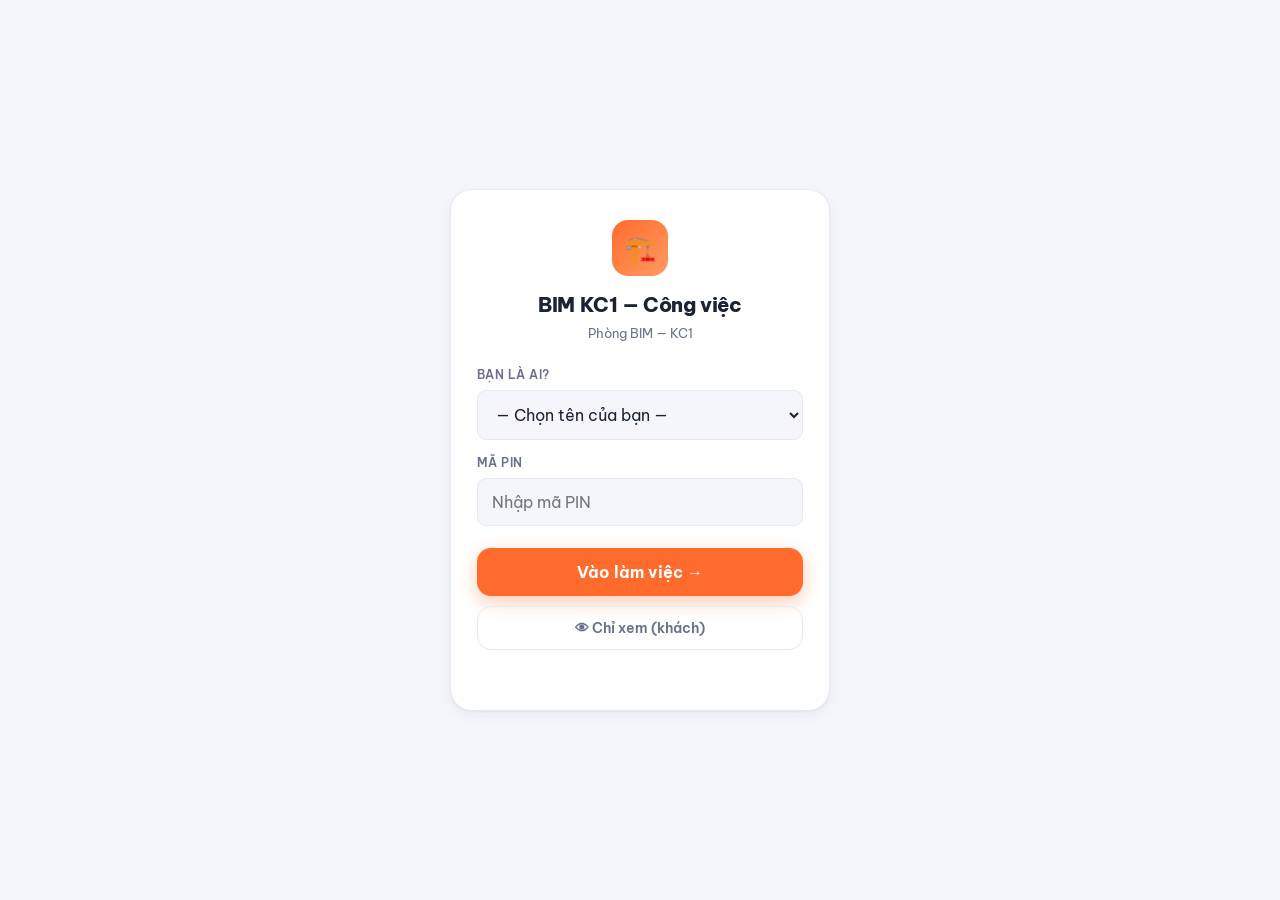
==== app/index.html @ 07468f02 "App công việc bản mới (app/) — mobile-first, dùng chung dữ liệu với bản cũ Xây lại hoàn toàn trải ng" ====
<!DOCTYPE html>
<html lang="vi">
<head>
<meta charset="UTF-8">
<meta name="viewport" content="width=device-width, initial-scale=1.0, viewport-fit=cover">
<title>BIM KC1 — Công việc</title>
<link rel="icon" type="image/png" href="../favicon.png">
<link rel="apple-touch-icon" href="../favicon.png">
<link rel="manifest" href="manifest.webmanifest">
<meta name="theme-color" content="#F4F6FB" media="(prefers-color-scheme: light)">
<meta name="theme-color" content="#14161C" media="(prefers-color-scheme: dark)">
<link rel="preconnect" href="https://fonts.googleapis.com">
<link rel="preconnect" href="https://fonts.gstatic.com" crossorigin>
<link href="https://fonts.googleapis.com/css2?family=Be+Vietnam+Pro:wght@400;500;600;700;800&family=IBM+Plex+Mono:wght@400;500&display=swap" rel="stylesheet">
<style>
/* ============ NỀN TẢNG ============ */
:root{
  --nen:#F4F6FB; --the:#FFFFFF; --muc:#1A2233; --mo:#68718A; --vien:#E6E9F2;
  --cam:#FF6B2C; --cam-nhat:#FFF0E8; --do:#E5484D; --do-nhat:#FDEBEC;
  --vang:#F0A100; --vang-nhat:#FCF3DF; --xanh:#30A46C; --xanh-nhat:#E9F6EF;
  --duong:#3E63DD; --duong-nhat:#EBF0FE;
  --r:14px; --r-sm:9px;
  --bong:0 1px 2px rgba(26,34,51,.06),0 4px 14px rgba(26,34,51,.05);
  --bong-to:0 -6px 40px rgba(26,34,51,.18);
}
[data-theme="dark"]{
  --nen:#14161C; --the:#1D2027; --muc:#E8EAF0; --mo:#98A0B3; --vien:#2C3038;
  --cam:#FF7E45; --cam-nhat:#3A2417; --do:#F2555A; --do-nhat:#3A1D1F;
  --vang:#FFC53D; --vang-nhat:#3A2F14; --xanh:#3DD68C; --xanh-nhat:#16301F;
  --duong:#849DFF; --duong-nhat:#1D2440;
  --bong:0 1px 2px rgba(0,0,0,.25),0 4px 14px rgba(0,0,0,.2);
  --bong-to:0 -6px 40px rgba(0,0,0,.5);
}
*{margin:0;padding:0;box-sizing:border-box;-webkit-tap-highlight-color:transparent}
html{scrollbar-gutter:stable}
body{font-family:'Be Vietnam Pro',sans-serif;background:var(--nen);color:var(--muc);line-height:1.5;font-size:15px;
  padding-bottom:calc(76px + env(safe-area-inset-bottom))}
body.khoa{overflow:hidden}
button{font-family:inherit;cursor:pointer;border:none;background:none;color:inherit}
input,select,textarea{font-family:inherit;font-size:15px;color:var(--muc)}
.mono{font-family:'IBM Plex Mono',monospace}
.an{display:none!important}

/* ============ ĐĂNG NHẬP ============ */
#mhDangNhap{position:fixed;inset:0;z-index:200;background:var(--nen);display:flex;align-items:center;justify-content:center;padding:24px}
.dn-card{width:100%;max-width:380px;background:var(--the);border:1px solid var(--vien);border-radius:22px;box-shadow:var(--bong);padding:30px 26px}
.dn-logo{width:56px;height:56px;border-radius:16px;background:linear-gradient(135deg,var(--cam),#FF9A62);display:flex;align-items:center;justify-content:center;font-size:26px;margin:0 auto 14px}
.dn-card h1{font-size:20px;font-weight:800;text-align:center;letter-spacing:-.02em}
.dn-card .phu{text-align:center;color:var(--mo);font-size:13px;margin:4px 0 22px}
.dn-nhan{display:block;font-size:12px;font-weight:600;color:var(--mo);margin:14px 0 6px;text-transform:uppercase;letter-spacing:.04em}
.dn-card select,.dn-card input{width:100%;padding:13px 14px;border:1.5px solid var(--vien);border-radius:var(--r-sm);background:var(--nen);font-size:16px}
.dn-card select:focus,.dn-card input:focus{outline:none;border-color:var(--cam)}
.nut-chinh{width:100%;margin-top:22px;padding:14px;border-radius:var(--r);background:var(--cam);color:#fff;font-size:16px;font-weight:700;box-shadow:0 6px 18px rgba(255,107,44,.35);transition:.15s}
.nut-chinh:active{transform:scale(.98)}
.nut-khach{width:100%;margin-top:10px;padding:12px;border-radius:var(--r);color:var(--mo);font-size:14px;font-weight:600;border:1.5px solid var(--vien)}
.dn-loi{color:var(--do);font-size:13px;text-align:center;margin-top:12px;min-height:18px;font-weight:600}

/* ============ KHUNG APP ============ */
#app{max-width:860px;margin:0 auto;padding:0 14px}
header{display:flex;align-items:center;gap:10px;padding:14px 2px 10px;position:sticky;top:0;z-index:40;background:var(--nen)}
.hd-title{flex:1;min-width:0}
.hd-donvi{font-size:10.5px;font-weight:700;color:var(--cam);text-transform:uppercase;letter-spacing:.08em}
.hd-tab{font-size:21px;font-weight:800;letter-spacing:-.02em;line-height:1.15}
.hd-nut{width:40px;height:40px;border-radius:12px;background:var(--the);border:1px solid var(--vien);display:flex;align-items:center;justify-content:center;font-size:17px;flex-shrink:0;box-shadow:var(--bong)}
.hd-nut:active{transform:scale(.94)}
.hd-nut.xoay{animation:xoayTron 1s linear infinite}
@keyframes xoayTron{to{transform:rotate(360deg)}}
.avatar{width:40px;height:40px;border-radius:12px;background:linear-gradient(135deg,var(--duong),#7C9BFF);color:#fff;font-weight:800;font-size:16px;display:flex;align-items:center;justify-content:center;flex-shrink:0;box-shadow:var(--bong)}

/* ============ NAV DƯỚI + FAB ============ */
#navDuoi{position:fixed;left:0;right:0;bottom:0;z-index:50;background:var(--the);border-top:1px solid var(--vien);
  padding:6px 8px calc(6px + env(safe-area-inset-bottom));display:flex;justify-content:space-around;box-shadow:0 -4px 20px rgba(26,34,51,.06)}
.nav-nut{flex:1;max-width:120px;display:flex;flex-direction:column;align-items:center;gap:2px;padding:6px 4px;border-radius:12px;color:var(--mo);font-size:10.5px;font-weight:600}
.nav-nut .ni{font-size:20px;line-height:1}
.nav-nut.chon{color:var(--cam)}
.nav-nut:active{transform:scale(.95)}
#fab{position:fixed;right:18px;bottom:calc(86px + env(safe-area-inset-bottom));z-index:49;width:58px;height:58px;border-radius:19px;
  background:var(--cam);color:#fff;font-size:28px;font-weight:400;box-shadow:0 10px 26px rgba(255,107,44,.45);display:flex;align-items:center;justify-content:center}
#fab:active{transform:scale(.93)}
@media(min-width:900px){ #fab{right:calc(50vw - 430px + 18px)} }

/* ============ THẺ / DANH SÁCH ============ */
.khoi{background:var(--the);border:1px solid var(--vien);border-radius:var(--r);box-shadow:var(--bong);overflow:hidden;margin-bottom:14px}
.khoi-dau{display:flex;align-items:center;gap:8px;padding:11px 14px;font-weight:800;font-size:14px;cursor:pointer;user-select:none}
.khoi-dau .dem{margin-left:auto;font-size:12px;font-weight:700;color:var(--mo);background:var(--nen);border-radius:99px;padding:1px 9px}
.khoi-dau.d-do{color:var(--do)} .khoi-dau.d-vang{color:var(--vang)} .khoi-dau.d-xanh{color:var(--xanh)} .khoi-dau.d-mo{color:var(--mo)}
.viec{display:flex;align-items:center;gap:9px;padding:9px 14px;border-top:1px solid var(--vien);cursor:pointer;transition:background .1s}
.viec:active{background:var(--nen)}
.v-than{flex:1;min-width:0}
.v-ten{font-size:14px;font-weight:600;overflow:hidden;text-overflow:ellipsis;white-space:nowrap;display:block}
.v-phu{font-size:11px;color:var(--mo);overflow:hidden;text-overflow:ellipsis;white-space:nowrap;display:block;margin-top:1px}
.v-phu .mono{font-size:10px}
.v-han{flex-shrink:0;font-family:'IBM Plex Mono',monospace;font-size:10.5px;color:var(--mo);text-align:right;min-width:64px}
.v-han.tre{color:var(--do);font-weight:700}
.v-han.gan{color:var(--vang);font-weight:600}
.chip-tt{flex-shrink:0;min-width:58px;text-align:center;font-size:11.5px;font-weight:700;padding:5px 10px;border-radius:99px;transition:.15s}
.chip-tt:active{transform:scale(.92)}
.tt-0{background:var(--nen);color:var(--mo);border:1px solid var(--vien)}
.tt-1{background:var(--vang-nhat);color:var(--vang)}
.tt-2{background:var(--cam-nhat);color:var(--cam)}
.tt-3{background:var(--xanh-nhat);color:var(--xanh)}
.co{font-size:10px;margin-right:3px}
.co-cao{color:var(--do)} .co-vm{color:var(--vang)} .co-tn{color:var(--mo)}
.trong{padding:26px 16px;text-align:center;color:var(--mo);font-size:13.5px}
.trong .to{font-size:30px;display:block;margin-bottom:6px}

/* Chào + tóm tắt Hôm nay */
.chao{margin:4px 2px 14px}
.chao h2{font-size:17px;font-weight:800;letter-spacing:-.01em}
.chao p{font-size:13px;color:var(--mo)}
.tomtat{display:flex;gap:10px;margin:12px 0 16px}
.tt-o{flex:1;background:var(--the);border:1px solid var(--vien);border-radius:var(--r);padding:10px 12px;box-shadow:var(--bong)}
.tt-o b{font-size:20px;font-weight:800;display:block;line-height:1.2}
.tt-o span{font-size:11px;color:var(--mo);font-weight:600}
.tt-o.o-do b{color:var(--do)} .tt-o.o-vang b{color:var(--vang)} .tt-o.o-xanh b{color:var(--xanh)}

/* Dự án */
.da-dong{display:flex;align-items:center;gap:12px;padding:13px 14px;border-top:1px solid var(--vien);cursor:pointer}
.da-dong:first-child{border-top:none}
.da-dong:active{background:var(--nen)}
.da-icon{width:42px;height:42px;border-radius:12px;display:flex;align-items:center;justify-content:center;font-size:18px;font-weight:800;flex-shrink:0}
.da-than{flex:1;min-width:0}
.da-ten{font-size:14.5px;font-weight:700;line-height:1.25;display:-webkit-box;-webkit-line-clamp:2;-webkit-box-orient:vertical;overflow:hidden}
.da-meta{font-size:11px;color:var(--mo);margin-top:2px}
.da-meta .tre-nho{color:var(--do);font-weight:700}
.da-pct{flex-shrink:0;text-align:right;min-width:52px}
.da-pct b{font-size:15px;font-weight:800}
.thanh{height:5px;border-radius:99px;background:var(--nen);border:1px solid var(--vien);overflow:hidden;margin-top:4px}
.thanh i{display:block;height:100%;border-radius:99px;background:linear-gradient(90deg,var(--cam),#FFA36C)}

/* Trang con (dự án / người) */
.trangcon-dau{display:flex;align-items:flex-start;gap:10px;margin:2px 0 12px}
.nut-lui{width:38px;height:38px;border-radius:12px;background:var(--the);border:1px solid var(--vien);font-size:17px;flex-shrink:0;display:flex;align-items:center;justify-content:center;box-shadow:var(--bong)}
.tc-title{flex:1;min-width:0}
.tc-title h2{font-size:17px;font-weight:800;line-height:1.25}
.tc-title p{font-size:12px;color:var(--mo);margin-top:1px}
.seg{display:flex;gap:5px;overflow-x:auto;padding:2px;margin-bottom:12px;-webkit-overflow-scrolling:touch;scrollbar-width:none}
.seg::-webkit-scrollbar{display:none}
.seg button{flex-shrink:0;padding:7px 14px;border-radius:99px;background:var(--the);border:1px solid var(--vien);font-size:12.5px;font-weight:700;color:var(--mo);white-space:nowrap}
.seg button.chon{background:var(--muc);color:var(--the);border-color:var(--muc)}
.seg button .n{opacity:.65;font-size:11px}

/* Nhóm */
.ns-dong{display:flex;align-items:center;gap:12px;padding:12px 14px;border-top:1px solid var(--vien);cursor:pointer}
.ns-dong:first-child{border-top:none}
.ns-dong:active{background:var(--nen)}
.ns-than{flex:1;min-width:0}
.ns-ten{font-size:14.5px;font-weight:700}
.ns-so{font-size:11.5px;color:var(--mo);margin-top:1px}
.ns-so b.tre{color:var(--do)}
.ns-pct{text-align:right;min-width:60px;flex-shrink:0}
.ns-pct b{font-size:14px;font-weight:800}

/* Tìm */
.o-tim{display:flex;align-items:center;gap:10px;background:var(--the);border:1.5px solid var(--vien);border-radius:var(--r);padding:12px 14px;box-shadow:var(--bong);margin-bottom:14px}
.o-tim input{flex:1;border:none;background:none;font-size:16px;outline:none}

/* ============ SHEET (bảng trượt) ============ */
#sheetNen{position:fixed;inset:0;z-index:100;background:rgba(10,14,24,.45);backdrop-filter:blur(2px);opacity:0;pointer-events:none;transition:opacity .2s}
#sheetNen.mo{opacity:1;pointer-events:auto}
#sheetHop{position:fixed;left:0;right:0;bottom:0;z-index:101;background:var(--the);border-radius:22px 22px 0 0;box-shadow:var(--bong-to);
  max-height:88vh;overflow-y:auto;overscroll-behavior:contain;transform:translateY(105%);transition:transform .25s cubic-bezier(.32,.72,.35,1);
  padding:8px 18px calc(20px + env(safe-area-inset-bottom))}
#sheetHop.mo{transform:translateY(0)}
@media(min-width:640px){
  #sheetHop{left:50%;right:auto;bottom:auto;top:50%;width:520px;max-height:82vh;border-radius:20px;
    transform:translate(-50%,-46%) scale(.97);opacity:0;transition:.2s}
  #sheetHop.mo{transform:translate(-50%,-50%) scale(1);opacity:1}
}
.keo{width:40px;height:4px;border-radius:99px;background:var(--vien);margin:6px auto 12px}
.sh-title{font-size:17px;font-weight:800;margin-bottom:2px;padding-right:30px}
.sh-phu{font-size:12.5px;color:var(--mo);margin-bottom:14px}
.sh-dong{position:absolute;top:14px;right:14px;width:32px;height:32px;border-radius:10px;background:var(--nen);font-size:15px;color:var(--mo);display:flex;align-items:center;justify-content:center}
.sh-nhan{display:block;font-size:11.5px;font-weight:700;color:var(--mo);margin:13px 0 5px;text-transform:uppercase;letter-spacing:.04em}
.sh-o,.sheet select,.sheet textarea{width:100%;padding:12px 13px;border:1.5px solid var(--vien);border-radius:var(--r-sm);background:var(--nen);font-size:15px}
input.sh-o:focus,select.sh-o:focus,textarea.sh-o:focus{outline:none;border-color:var(--cam)}
textarea.sh-o{resize:vertical;min-height:64px}
.sh-hang{display:flex;gap:10px}
.sh-hang>*{flex:1}
.nut-tt{display:flex;align-items:center;gap:10px;width:100%;padding:13px 14px;border-radius:var(--r);border:1.5px solid var(--vien);background:var(--nen);font-size:15px;font-weight:700;margin-bottom:8px;text-align:left}
.nut-tt:active{transform:scale(.98)}
.nut-tt .cham{width:12px;height:12px;border-radius:99px;flex-shrink:0}
.nut-tt.hientai{border-color:var(--cam);background:var(--cam-nhat)}
.nut-tt .tick{margin-left:auto;color:var(--cam);font-weight:800}
.chip-chon{display:inline-flex;align-items:center;padding:8px 14px;border-radius:99px;border:1.5px solid var(--vien);background:var(--nen);font-size:13px;font-weight:600;margin:0 6px 8px 0}
.chip-chon.chon{border-color:var(--cam);background:var(--cam-nhat);color:var(--cam);font-weight:700}
.sh-nutchinh{width:100%;margin-top:18px;padding:14px;border-radius:var(--r);background:var(--cam);color:#fff;font-size:15.5px;font-weight:700;box-shadow:0 6px 16px rgba(255,107,44,.3)}
.sh-nutchinh:disabled{opacity:.55}
.sh-nutphu{width:100%;margin-top:8px;padding:12px;border-radius:var(--r);border:1.5px solid var(--vien);font-size:14px;font-weight:600;color:var(--mo)}
.sh-nutdo{width:100%;margin-top:8px;padding:12px;border-radius:var(--r);border:1.5px solid var(--do);font-size:14px;font-weight:700;color:var(--do);background:var(--do-nhat)}
.sh-hanhdong{display:flex;gap:8px;margin-top:4px}
.sh-hanhdong button{flex:1;padding:10px 6px;border-radius:var(--r-sm);border:1.5px solid var(--vien);background:var(--nen);font-size:12px;font-weight:700;color:var(--mo)}
.sh-hanhdong button.on{border-color:var(--vang);color:var(--vang);background:var(--vang-nhat)}
.ls-khung{border:1.5px solid var(--vien);border-radius:var(--r-sm);background:var(--nen);padding:10px 12px;max-height:180px;overflow-y:auto;display:flex;flex-direction:column;gap:8px}
.ls-muc{border-left:3px solid var(--vien);padding-left:9px}
.ls-dau{font-size:10.5px;color:var(--mo);font-family:'IBM Plex Mono',monospace}
.ls-noi{font-size:13px;white-space:pre-wrap}
.ls-trong{color:var(--mo);font-size:12.5px;font-style:italic;text-align:center;padding:8px}
.ls-gui{display:flex;gap:8px;margin-top:8px}
.ls-gui input{flex:1}
.ls-gui button{flex-shrink:0;padding:0 16px;border-radius:var(--r-sm);background:var(--muc);color:var(--the);font-weight:700;font-size:13px}
.meta-kv{display:grid;grid-template-columns:92px 1fr;row-gap:4px;font-size:13px;margin-bottom:6px}
.meta-kv .k{color:var(--mo);font-size:11px;font-weight:700;text-transform:uppercase;letter-spacing:.03em;padding-top:2px}

/* ============ TOAST ============ */
#toast{position:fixed;left:50%;transform:translateX(-50%) translateY(16px);bottom:calc(92px + env(safe-area-inset-bottom));z-index:150;
  background:var(--muc);color:var(--the);font-size:13.5px;font-weight:600;padding:11px 16px;border-radius:99px;box-shadow:0 10px 30px rgba(0,0,0,.3);
  opacity:0;pointer-events:none;transition:.25s;max-width:92vw;display:flex;align-items:center;gap:12px;white-space:nowrap;overflow:hidden}
#toast.mo{opacity:1;transform:translateX(-50%) translateY(0);pointer-events:auto}
#toast .hoantac{color:var(--cam);font-weight:800;font-size:13px;flex-shrink:0}
#toast.ok{background:var(--xanh)} #toast.loi{background:var(--do)}
#toast.ok,#toast.loi{color:#fff}

/* skeleton */
.xuong{background:linear-gradient(90deg,var(--vien) 25%,var(--nen) 50%,var(--vien) 75%);background-size:200% 100%;animation:lung 1.2s infinite;border-radius:var(--r-sm)}
@keyframes lung{to{background-position:-200% 0}}
@media (prefers-reduced-motion: reduce){*{animation:none!important;transition:none!important}}
</style>
</head>
<body>

<div id="mhDangNhap" class="an">
  <div class="dn-card">
    <div class="dn-logo">🏗️</div>
    <h1>BIM KC1 — Công việc</h1>
    <p class="phu" id="dnDonVi">Đăng nhập để bắt đầu</p>
    <label class="dn-nhan">Bạn là ai?</label>
    <select id="dnTen"><option value="">— Chọn tên của bạn —</option></select>
    <label class="dn-nhan">Mã PIN</label>
    <input id="dnPin" type="password" inputmode="numeric" placeholder="Nhập mã PIN" autocomplete="off">
    <button class="nut-chinh" id="dnVao">Vào làm việc →</button>
    <button class="nut-khach" id="dnKhach">👁 Chỉ xem (khách)</button>
    <p class="dn-loi" id="dnLoi"></p>
  </div>
</div>

<div id="app" class="an">
  <header>
    <div class="hd-title">
      <div class="hd-donvi" id="hdDonVi"></div>
      <div class="hd-tab" id="hdTab">Hôm nay</div>
    </div>
    <button class="hd-nut" id="nutLamMoi" title="Cập nhật dữ liệu">⟳</button>
    <button class="avatar" id="nutAvatar" title="Tài khoản"></button>
  </header>
  <main id="noiDung"></main>
</div>

<nav id="navDuoi" class="an">
  <button class="nav-nut chon" data-tab="homnay"><span class="ni">🏠</span>Hôm nay</button>
  <button class="nav-nut" data-tab="duan"><span class="ni">📁</span>Dự án</button>
  <button class="nav-nut an" data-tab="nhom" id="navNhom"><span class="ni">👥</span>Nhóm</button>
  <button class="nav-nut" data-tab="tim"><span class="ni">🔍</span>Tìm</button>
</nav>
<button id="fab" class="an" title="Giao việc mới">＋</button>

<div id="sheetNen"></div>
<div id="sheetHop"></div>
<div id="toast"></div>

<script src="../cauhinh.js"></script>
<script>
/* ================================================================
   BIM KC1 — APP CÔNG VIỆC (bản mới, mobile-first)
   Dữ liệu: dùng chung Google Sheets + Apps Script với bản cũ.
   ================================================================ */
'use strict';
const $ = id => document.getElementById(id);
const esc = s => String(s ?? '').replace(/&/g,'&amp;').replace(/</g,'&lt;').replace(/>/g,'&gt;').replace(/"/g,'&quot;').replace(/'/g,'&#39;');
const boDau = s => String(s ?? '').normalize('NFD').replace(/[̀-ͯ]/g,'').replace(/đ/g,'d').replace(/Đ/g,'D').toLowerCase().trim();

/* ---------- Trạng thái & tiện ích ---------- */
const TT = ['Chưa bắt đầu','Đang thực hiện / Chỉnh sửa','Trình duyệt KCS / TT','Hoàn thành'];
const TT_NHAN = ['Chưa','Đang','Duyệt','Xong'];
const TT_MAU = ['var(--mo)','var(--vang)','var(--cam)','var(--xanh)'];
function bacTT(tt){
  if(TT.includes(tt)) return TT.indexOf(tt);
  const k = boDau(tt);
  if(k.includes('trinh duyet')||k.includes('cho duyet')) return 2;
  if(k.includes('hoan thanh')||k.includes('xong')) return 3;
  if(k.includes('lam')||k.includes('thuc hien')||k.includes('chinh sua')) return 1;
  return 0;
}
const pctTT = v => [0,50,50,100][bacTT(v.trangthai)];
const ngung = v => !!(v.tamngung && String(v.tamngung).trim());
function docNgay(s){ const m=String(s??'').trim().match(/^(\d{1,2})[\/\-.](\d{1,2})[\/\-.](\d{4})$/); if(!m) return null; const d=new Date(+m[3],+m[2]-1,+m[1]); return isNaN(d)?null:d; }
function conLai(s){ const d=docNgay(s); if(!d) return null; const h=new Date(); h.setHours(0,0,0,0); return Math.round((d-h)/86400000); }
function ngayNgan(s){ const d=docNgay(s); if(!d) return s||''; const p=n=>String(n).padStart(2,'0'); return p(d.getDate())+'/'+p(d.getMonth()+1); }
function fmtHan(v){
  if(!v.han || v.han==='-') return {txt:'', cls:'', day:''};
  const n = conLai(v.han), het = bacTT(v.trangthai)===3 || ngung(v);
  if(!het && n!==null && n<0)  return {txt:'trễ '+(-n)+'ng', cls:'tre', day:ngayNgan(v.han)};
  if(!het && n!==null && n<=7) return {txt:'còn '+n+'ng', cls:'gan', day:ngayNgan(v.han)};
  return {txt:'', cls:'', day:ngayNgan(v.han)};
}
function nhanTG(){ const d=new Date(),p=n=>String(n).padStart(2,'0'); return p(d.getDate())+'/'+p(d.getMonth()+1)+'/'+d.getFullYear()+' '+p(d.getHours())+':'+p(d.getMinutes()); }
function fmtNgay(d){ const p=n=>String(n).padStart(2,'0'); return p(d.getDate())+'/'+p(d.getMonth()+1)+'/'+d.getFullYear(); }
function rung(ms){ try{ if(navigator.vibrate) navigator.vibrate(ms||10); }catch(e){} }

/* ---------- Dữ liệu ---------- */
let DUAN=[], VIEC=[], MAU=[], USER=null, demUid=0, lanGhi=0;
function chuanDA(r){ const o={}; for(const k in r) o[boDau(k)]=String(r[k]??'').trim();
  return { ma:o['ma']||o['ma du an']||'', ten:o['ten']||o['ten du an']||'', loai:o['loai']||o['loai cong trinh']||'',
    giaidoan:o['giai doan du an']||o['giai doan']||'', vaitro:o['vai tro']||o['vai tro bim']||'',
    phutrach:o['phu trach']||o['nguoi phu trach']||'', trangthai:o['trang thai']||'', hannop:o['han nop']||o['han']||'',
    link:o['link']||o['link portal']||'', leader:o['leader']||o['leader du an']||'',
    khach:['x','1','true','co','✓','yes'].includes((o['khach']||'').toLowerCase()) };
}
function chuanViec(r){ const o={}; for(const k in r) o[boDau(k)]=String(r[k]??'').trim();
  return { uid:++demUid,
    mada:o['ma du an']||o['ma da']||o['mada']||o['ma']||'', phancap:o['phan cap']||o['phancap']||'',
    hangmuc:o['hang muc']||o['hangmuc']||'', nhiemvu:o['nhiem vu']||o['nhiemvu']||o['noi dung cong viec']||o['noi dung']||'',
    nguoi:o['nguoi thuc hien']||o['nguoi']||o['nhan su']||'', uutien:o['uu tien']||o['uutien']||'',
    han:o['han']||o['han nop']||o['deadline']||'', trangthai:o['trang thai']||'Chưa bắt đầu',
    ghichu:o['ghi chu']||o['ghichu']||'', vuongmac:o['vuong mac']||o['vuongmac']||'',
    tamngung:o['tam ngung']||o['tamngung']||'', lichsukcs:o['lich su kcs']||o['lichsukcs']||o['lich su']||'',
    capnhat:o['cap nhat']||o['capnhat']||'' };
}
function tenViec(v){ const c=String(v.phancap||'').split('/').map(x=>x.trim()).filter(Boolean); return v.nhiemvu||c[c.length-1]||'(chưa đặt tên)'; }
function duongCap(v){ const c=String(v.phancap||'').split('/').map(x=>x.trim()).filter(Boolean); return (v.nhiemvu?c:c.slice(0,-1)).join(' / '); }
function timDA(ma){ return DUAN.find(d=>d.ma===ma)||null; }

async function taiDuLieu(imLang){
  const nut=$('nutLamMoi'); nut.classList.add('xoay');
  try{
    const res = await fetch(LINK_APPS_SCRIPT + (LINK_APPS_SCRIPT.includes('?')?'&':'?') + 't=' + Date.now());
    const kq = await res.json();
    if(!kq || !kq.ok) throw new Error((kq&&kq.loi)||'Máy chủ không trả dữ liệu');
    DUAN = (kq.duan||[]).map(chuanDA).filter(d=>d.ma||d.ten);
    VIEC = (kq.nhiemvu||[]).map(chuanViec).filter(v=>v.mada&&(v.nhiemvu||v.phancap||v.nguoi));
    MAU  = kq.mau||[];
    veTab();
    if(!imLang) toast('✓ Dữ liệu mới nhất','ok');
  }catch(e){
    if(DUAN.length) toast('✖ Chưa cập nhật được — giữ dữ liệu đang xem','loi');
    else $('noiDung').innerHTML = '<div class="khoi"><div class="trong"><span class="to">📡</span>Không tải được dữ liệu.<br><b>'+esc(e.message)+'</b><br><br><button class="sh-nutphu" onclick="taiDuLieu()">Thử lại</button></div></div>';
  }finally{ nut.classList.remove('xoay'); }
}
async function goiAS(type, data){
  const res = await fetch(LINK_APPS_SCRIPT, { method:'POST', body: JSON.stringify({ type, matkhau: USER.pin||'', nguoi: USER.ten||'', data }) });
  const kq = await res.json();
  if(!kq || !kq.ok) throw new Error((kq&&kq.loi)||'Lỗi không xác định');
  lanGhi = Date.now();
  return kq;
}

/* ---------- Quyền ---------- */
const laAdmin = () => !!(USER && USER.role==='super_admin');
const laKhach = () => !!(USER && USER.role==='khach');
const dsLeader = da => (da&&da.leader?String(da.leader):'').split(',').map(s=>s.trim()).filter(Boolean);
function laLeaderDA(ma){ if(laAdmin()) return true; if(!USER||laKhach()) return false; const d=timDA(ma); return !!(d && dsLeader(d).includes(USER.ten)); }
function xemDuocDA(ma){
  if(laAdmin()) return true; if(!USER) return false;
  const d = timDA(ma);
  if(laKhach()) return !!(d && d.khach);
  if(d && (dsLeader(d).includes(USER.ten) || String(d.phutrach||'').split(',').map(s=>s.trim()).includes(USER.ten))) return true;
  return VIEC.some(v=>v.mada===ma && v.nguoi.split(',').map(s=>s.trim()).includes(USER.ten));
}
const laQuanLy = () => laAdmin() || (!!USER && DUAN.some(d=>dsLeader(d).includes(USER.ten)));
const suaDuocViec = v => !laKhach() && (laLeaderDA(v.mada) || (USER && v.nguoi.split(',').map(s=>s.trim()).includes(USER.ten)));

/* ---------- Đăng nhập (dùng chung phiên với bản cũ) ---------- */
function khoiDong(){
  $('dnDonVi').textContent = TEN_DON_VI;
  $('hdDonVi').textContent = TEN_DON_VI;
  DANH_SACH_NHAN_SU.forEach(u=>$('dnTen').add(new Option(u.ten,u.ten)));
  try{
    const s = JSON.parse(localStorage.getItem('phienDangNhap')||'null');
    if(s && s.khach) USER = {ten:'Khách',pin:'',role:'khach'};
    else if(s){ const u = DANH_SACH_NHAN_SU.find(x=>x.ten===s.ten); if(u && String(u.pin)===String(s.pin)) USER = {ten:u.ten,pin:u.pin,role:u.role}; }
  }catch(e){}
  if(USER) vaoApp(); else $('mhDangNhap').classList.remove('an');
}
$('dnVao').addEventListener('click', ()=>{
  const u = DANH_SACH_NHAN_SU.find(x=>x.ten===$('dnTen').value);
  if(!u){ $('dnLoi').textContent='Hãy chọn tên của bạn'; return; }
  if($('dnPin').value.trim()!==String(u.pin)){ $('dnLoi').textContent='Mã PIN chưa đúng'; return; }
  USER = {ten:u.ten,pin:u.pin,role:u.role};
  try{ localStorage.setItem('phienDangNhap', JSON.stringify({ten:u.ten,pin:u.pin})); }catch(e){}
  vaoApp();
});
$('dnKhach').addEventListener('click', ()=>{
  USER = {ten:'Khách',pin:'',role:'khach'};
  try{ localStorage.setItem('phienDangNhap', JSON.stringify({khach:true})); }catch(e){}
  vaoApp();
});
$('dnPin').addEventListener('keydown', e=>{ if(e.key==='Enter') $('dnVao').click(); });
function dangXuat(){
  try{ localStorage.removeItem('phienDangNhap'); }catch(e){}
  location.reload();
}
function vaoApp(){
  $('mhDangNhap').classList.add('an');
  $('app').classList.remove('an'); $('navDuoi').classList.remove('an');
  if(!laKhach()) $('fab').classList.remove('an');
  $('nutAvatar').textContent = laKhach() ? '👁' : USER.ten.trim().split(/\s+/).pop()[0].toUpperCase();
  if(laKhach()) TAB='duan';
  $('noiDung').innerHTML = '<div class="khoi" style="padding:14px"><div class="xuong" style="height:18px;width:55%"></div><div class="xuong" style="height:12px;width:80%;margin-top:10px"></div><div class="xuong" style="height:12px;width:70%;margin-top:8px"></div></div>'.repeat(3);
  taiDuLieu(true);
}

/* ---------- Giao diện: khung & điều hướng ---------- */
let TAB='homnay', DA_XEM=null, NGUOI_XEM=null, ANXONG=false, LOC_TT=-1, LOC_NGUOI='';
const TEN_TAB = {homnay:'Hôm nay', duan:'Dự án', nhom:'Nhóm', tim:'Tìm kiếm'};
document.querySelectorAll('.nav-nut').forEach(b=>b.addEventListener('click', ()=>{
  TAB=b.dataset.tab; DA_XEM=null; NGUOI_XEM=null; LOC_TT=-1; LOC_NGUOI='';
  veTab(); window.scrollTo({top:0});
}));
function veTab(){
  document.querySelectorAll('.nav-nut').forEach(b=>b.classList.toggle('chon', b.dataset.tab===TAB));
  $('navNhom').classList.toggle('an', !laQuanLy());
  $('hdTab').textContent = DA_XEM ? 'Dự án' : (NGUOI_XEM ? 'Nhóm' : TEN_TAB[TAB]);
  if(DA_XEM) return veDuAnChiTiet(DA_XEM);
  if(NGUOI_XEM) return veNguoi(NGUOI_XEM);
  if(TAB==='homnay') veHomNay();
  else if(TAB==='duan') veDuAn();
  else if(TAB==='nhom') veNhom();
  else veTim();
}

/* ---------- 1 dòng việc ---------- */
function dongViec(v, hienDA){
  const h = fmtHan(v);
  const co = (boDau(v.uutien).includes('cao')?'<span class="co co-cao" title="Ưu tiên cao">▲</span>':'')
    + (v.vuongmac?'<span class="co co-vm" title="Vướng mắc">⚠</span>':'')
    + (ngung(v)?'<span class="co co-tn" title="Tạm ngưng">⏸</span>':'');
  const b = bacTT(v.trangthai);
  const phu = [hienDA?v.mada:'', duongCap(v)].filter(Boolean).join(' · ');
  return '<div class="viec" data-uid="'+v.uid+'">'
    + '<div class="v-than"><span class="v-ten">'+co+esc(tenViec(v))+'</span>'
    + (phu?'<span class="v-phu mono">'+esc(phu)+'</span>':'') + '</div>'
    + '<span class="v-han '+h.cls+'">'+(h.txt?esc(h.txt)+'<br>':'')+'<span style="opacity:.7">'+esc(h.day)+'</span></span>'
    + '<button class="chip-tt tt-'+b+'" data-tt="'+v.uid+'">'+TT_NHAN[b]+'</button>'
    + '</div>';
}
function khoiViec(tieuDe, mauCls, ds, hienDA, moSan){
  if(!ds.length) return '';
  const id = 'k'+Math.random().toString(36).slice(2,8);
  return '<div class="khoi"><div class="khoi-dau '+mauCls+'" data-gap="'+id+'">'+tieuDe
    +'<span class="dem">'+ds.length+'</span></div>'
    +'<div id="'+id+'"'+(moSan?'':' class="an"')+'>'+ds.map(v=>dongViec(v,hienDA)).join('')+'</div></div>';
}

/* ---------- HÔM NAY ---------- */
function veHomNay(){
  if(laKhach()){ TAB='duan'; return veTab(); }
  const cua = VIEC.filter(v=>v.nguoi.split(',').map(s=>s.trim()).includes(USER.ten));
  const chuaXong = cua.filter(v=>bacTT(v.trangthai)!==3 && !ngung(v));
  const tre = chuaXong.filter(v=>{const n=conLai(v.han);return n!==null&&n<0;});
  const tuan = chuaXong.filter(v=>{const n=conLai(v.han);return n!==null&&n>=0&&n<=7;});
  const vm = chuaXong.filter(v=>v.vuongmac);
  const conlai = chuaXong.filter(v=>!tre.includes(v)&&!tuan.includes(v));
  const xong = cua.filter(v=>bacTT(v.trangthai)===3);
  const ngungDs = cua.filter(v=>ngung(v)&&bacTT(v.trangthai)!==3);
  const gio = new Date().getHours();
  const chao = gio<11?'Chào buổi sáng':gio<14?'Chào buổi trưa':gio<18?'Chào buổi chiều':'Chào buổi tối';
  const tenNgan = USER.ten.trim().split(/\s+/).slice(-2).join(' ');
  let tom = 'Mọi việc trong tầm kiểm soát. Tuyệt vời! ✨';
  if(tre.length) tom = 'Có <b style="color:var(--do)">'+tre.length+' việc trễ hạn</b> cần xử lý ngay.';
  else if(tuan.length) tom = 'Có '+tuan.length+' việc đến hạn trong tuần này.';
  $('noiDung').innerHTML =
    '<div class="chao"><h2>'+chao+', '+esc(tenNgan)+' 👋</h2><p>'+tom+'</p></div>'
    +'<div class="tomtat">'
      +'<div class="tt-o o-do"><b>'+tre.length+'</b><span>Trễ hạn</span></div>'
      +'<div class="tt-o o-vang"><b>'+tuan.length+'</b><span>Tuần này</span></div>'
      +'<div class="tt-o"><b>'+chuaXong.length+'</b><span>Đang mở</span></div>'
      +'<div class="tt-o o-xanh"><b>'+xong.length+'</b><span>Đã xong</span></div>'
    +'</div>'
    + khoiViec('🔴 Trễ hạn','d-do',sxHan(tre),true,true)
    + khoiViec('⚠️ Vướng mắc','d-vang',vm.filter(v=>!tre.includes(v)),true,true)
    + khoiViec('🟠 Tuần này','d-vang',sxHan(tuan),true,true)
    + khoiViec('🔵 Sắp tới / chưa hẹn','d-mo',sxHan(conlai),true,conlai.length<=8)
    + khoiViec('⏸ Tạm ngưng','d-mo',ngungDs,true,false)
    + khoiViec('✅ Đã hoàn thành','d-xanh',xong,true,false)
    + (cua.length? '' : '<div class="khoi"><div class="trong"><span class="to">🎉</span>Bạn chưa được giao việc nào.<br>Bấm nút ＋ để tự tạo việc cho mình.</div></div>');
}
const sxHan = ds => [...ds].sort((a,b)=>{const x=docNgay(a.han),y=docNgay(b.han);return (x?x:Infinity)-(y?y:Infinity);});

/* ---------- DỰ ÁN ---------- */
function veDuAn(){
  const ds = DUAN.filter(d=>xemDuocDA(d.ma));
  const MAU_ICON=['var(--duong-nhat);color:var(--duong)','var(--cam-nhat);color:var(--cam)','var(--xanh-nhat);color:var(--xanh)','var(--vang-nhat);color:var(--vang)','var(--do-nhat);color:var(--do)'];
  const dang = ds.filter(d=>!boDau(d.trangthai).includes('ngung')&&!boDau(d.trangthai).includes('hoan'));
  const khac = ds.filter(d=>!dang.includes(d));
  const ve1 = (d,i)=>{
    const vs = VIEC.filter(v=>v.mada===d.ma);
    const act = vs.filter(v=>!ngung(v));
    const pct = act.length?Math.round(act.reduce((s,v)=>s+pctTT(v),0)/act.length):0;
    const tre = vs.filter(v=>{const n=conLai(v.han);return n!==null&&n<0&&bacTT(v.trangthai)!==3&&!ngung(v);}).length;
    return '<div class="da-dong" data-da="'+esc(d.ma)+'">'
      +'<div class="da-icon" style="background:'+MAU_ICON[i%MAU_ICON.length]+'">'+esc((d.ten||'?').trim()[0].toUpperCase())+'</div>'
      +'<div class="da-than"><div class="da-ten">'+esc(d.ten)+'</div>'
      +'<div class="da-meta mono">'+esc(d.ma)+' · '+vs.length+' việc'+(tre?' · <span class="tre-nho">'+tre+' trễ</span>':'')+(boDau(d.trangthai).includes('ngung')?' · ⏸':'')+'</div></div>'
      +'<div class="da-pct"><b>'+pct+'%</b><div class="thanh" style="width:52px"><i style="width:'+pct+'%"></i></div></div></div>';
  };
  $('noiDung').innerHTML =
    (laAdmin()||laQuanLy() ? '<button class="sh-nutphu" style="margin:0 0 12px" id="nutThemDA">＋ Thêm dự án mới</button>' : '')
    +(dang.length?'<div class="khoi">'+dang.map(ve1).join('')+'</div>':'')
    +(khac.length?'<div class="khoi-dau d-mo" style="padding:4px 4px 8px">Tạm ngưng / hoàn thiện</div><div class="khoi">'+khac.map((d,i)=>ve1(d,i+2)).join('')+'</div>':'')
    +(!ds.length?'<div class="khoi"><div class="trong"><span class="to">📁</span>Chưa có dự án nào bạn tham gia.</div></div>':'');
  const nta=$('nutThemDA'); if(nta) nta.addEventListener('click',()=>sheetDuAn(null));
}
function veDuAnChiTiet(ma){
  const d = timDA(ma); if(!d){ DA_XEM=null; return veDuAn(); }
  const vs = VIEC.filter(v=>v.mada===ma);
  const act = vs.filter(v=>!ngung(v));
  const pct = act.length?Math.round(act.reduce((s,v)=>s+pctTT(v),0)/act.length):0;
  const nguoiDs = [...new Set(vs.flatMap(v=>v.nguoi.split(',').map(s=>s.trim())).filter(Boolean))].sort();
  let loc = vs;
  if(LOC_TT>=0) loc = loc.filter(v=>bacTT(v.trangthai)===LOC_TT);
  if(LOC_NGUOI) loc = LOC_NGUOI==='⟨chua⟩' ? loc.filter(v=>!v.nguoi.trim()) : loc.filter(v=>v.nguoi.split(',').map(s=>s.trim()).includes(LOC_NGUOI));
  const demB = b => vs.filter(v=>bacTT(v.trangthai)===b).length;
  $('noiDung').innerHTML =
    '<div class="trangcon-dau"><button class="nut-lui" id="nutLui">←</button>'
    +'<div class="tc-title"><h2>'+esc(d.ten)+'</h2><p class="mono">'+esc(d.ma)
      +(d.giaidoan?' · '+esc(d.giaidoan):'')+' · '+pct+'% · '+vs.length+' việc</p></div>'
    +((laLeaderDA(ma))?'<button class="nut-lui" id="nutSuaDA" title="Sửa dự án">✎</button>':'')
    +(d.link&&d.link!=='-'&&d.link!=='#'?'<button class="nut-lui" id="nutPortal" title="Mở portal">🔗</button>':'')
    +'</div>'
    +'<div class="seg" id="segTT">'
      +'<button data-b="-1" class="'+(LOC_TT<0?'chon':'')+'">Tất cả <span class="n">'+vs.length+'</span></button>'
      +TT_NHAN.map((n,b)=>'<button data-b="'+b+'" class="'+(LOC_TT===b?'chon':'')+'">'+n+' <span class="n">'+demB(b)+'</span></button>').join('')
    +'</div>'
    +(nguoiDs.length>1?'<div class="seg" id="segNguoi">'
      +'<button data-ng="" class="'+(!LOC_NGUOI?'chon':'')+'">Mọi người</button>'
      +nguoiDs.map(n=>'<button data-ng="'+esc(n)+'" class="'+(LOC_NGUOI===n?'chon':'')+'">'+esc(n.split(/\s+/).slice(-2).join(' '))+'</button>').join('')
      +(vs.some(v=>!v.nguoi.trim())?'<button data-ng="⟨chua⟩" class="'+(LOC_NGUOI==='⟨chua⟩'?'chon':'')+'">⚠ Chưa giao</button>':'')
    +'</div>':'')
    +(!laKhach()?'<button class="sh-nutphu" style="margin:0 0 12px" id="nutGiaoViec">＋ Giao việc trong dự án này</button>':'')
    +'<div class="khoi">'+(loc.length?sxHan(loc).map(v=>dongViec(v,false)).join(''):'<div class="trong"><span class="to">🗂</span>Không có việc nào khớp bộ lọc.</div>')+'</div>';
  $('nutLui').addEventListener('click',()=>{ DA_XEM=null; LOC_TT=-1; LOC_NGUOI=''; veTab(); });
  const nsd=$('nutSuaDA'); if(nsd) nsd.addEventListener('click',()=>sheetDuAn(d));
  const npt=$('nutPortal'); if(npt) npt.addEventListener('click',()=>window.open(d.link,'_blank','noopener'));
  const ngv=$('nutGiaoViec'); if(ngv) ngv.addEventListener('click',()=>sheetThemViec(ma));
  $('segTT').addEventListener('click',e=>{const b=e.target.closest('[data-b]');if(b){LOC_TT=+b.dataset.b;veTab();}});
  const sn=$('segNguoi'); if(sn) sn.addEventListener('click',e=>{const b=e.target.closest('[data-ng]');if(b){LOC_NGUOI=b.dataset.ng;veTab();}});
}

/* ---------- NHÓM ---------- */
function veNhom(){
  if(!laQuanLy()){ TAB='homnay'; return veTab(); }
  const tk = new Map();
  const lay = t=>{ if(!tk.has(t)) tk.set(t,{tong:0,xong:0,tre:0,ngung:0}); return tk.get(t); };
  VIEC.forEach(v=>{
    if(!xemDuocDA(v.mada)) return;
    const ns = v.nguoi.split(',').map(s=>s.trim()).filter(Boolean);
    (ns.length?ns:['⟨chua⟩']).forEach(t=>{
      const o=lay(t); o.tong++;
      if(ngung(v)){o.ngung++;return;}
      if(bacTT(v.trangthai)===3) o.xong++;
      const n=conLai(v.han); if(n!==null&&n<0&&bacTT(v.trangthai)!==3) o.tre++;
    });
  });
  const rows=[...tk.entries()].sort((a,b)=>b[1].tre-a[1].tre||b[1].tong-a[1].tong);
  $('noiDung').innerHTML = '<div class="khoi">'+rows.map(([t,o])=>{
    const act=o.tong-o.ngung, p=act?Math.round(o.xong/act*100):0;
    const chua=t==='⟨chua⟩';
    return '<div class="ns-dong" data-nguoi="'+esc(t)+'">'
      +'<div class="avatar" style="'+(chua?'background:var(--vang-nhat);color:var(--vang)':'')+'">'+(chua?'⚠':esc(t.trim().split(/\s+/).pop()[0].toUpperCase()))+'</div>'
      +'<div class="ns-than"><div class="ns-ten">'+(chua?'Chưa phân công':esc(t))+'</div>'
      +'<div class="ns-so">'+o.tong+' việc · '+o.xong+' xong'+(o.tre?' · <b class="tre">'+o.tre+' trễ</b>':'')+(o.ngung?' · '+o.ngung+' ⏸':'')+'</div></div>'
      +'<div class="ns-pct"><b>'+p+'%</b><div class="thanh" style="width:56px"><i style="width:'+p+'%"></i></div></div></div>';
  }).join('')+'</div>'
  +'<p style="font-size:11.5px;color:var(--mo);padding:0 6px">Tính trên các dự án bạn quản lý/tham gia · gồm cả việc hỗ trợ · bấm một người để xem danh sách việc.</p>';
}
function veNguoi(ten){
  const chua = ten==='⟨chua⟩';
  const cua = VIEC.filter(v=> xemDuocDA(v.mada) && (chua ? !v.nguoi.trim() : v.nguoi.split(',').map(s=>s.trim()).includes(ten)));
  const chuaXong = cua.filter(v=>bacTT(v.trangthai)!==3&&!ngung(v));
  const tre = chuaXong.filter(v=>{const n=conLai(v.han);return n!==null&&n<0;});
  const tuan = chuaXong.filter(v=>{const n=conLai(v.han);return n!==null&&n>=0&&n<=7;});
  const conlai = chuaXong.filter(v=>!tre.includes(v)&&!tuan.includes(v));
  $('noiDung').innerHTML =
    '<div class="trangcon-dau"><button class="nut-lui" id="nutLui">←</button>'
    +'<div class="tc-title"><h2>'+(chua?'⚠ Việc chưa phân công':esc(ten))+'</h2><p>'+cua.length+' việc · '+tre.length+' trễ hạn</p></div></div>'
    + khoiViec('🔴 Trễ hạn','d-do',sxHan(tre),true,true)
    + khoiViec('🟠 Tuần này','d-vang',sxHan(tuan),true,true)
    + khoiViec('🔵 Sắp tới / chưa hẹn','d-mo',sxHan(conlai),true,true)
    + khoiViec('⏸ Tạm ngưng','d-mo',cua.filter(v=>ngung(v)&&bacTT(v.trangthai)!==3),true,false)
    + khoiViec('✅ Đã hoàn thành','d-xanh',cua.filter(v=>bacTT(v.trangthai)===3),true,false)
    + (!cua.length?'<div class="khoi"><div class="trong"><span class="to">🎉</span>Không có việc nào.</div></div>':'');
  $('nutLui').addEventListener('click',()=>{ NGUOI_XEM=null; veTab(); });
}

/* ---------- TÌM ---------- */
let tuKhoa='';
function veTim(){
  $('noiDung').innerHTML =
    '<div class="o-tim">🔍<input id="oTim" placeholder="Tìm việc, dự án, người phụ trách..." value="'+esc(tuKhoa)+'" autocomplete="off"></div>'
    +'<div id="kqTim"></div>';
  const o=$('oTim');
  o.addEventListener('input',()=>{ tuKhoa=o.value; veKQ(); });
  veKQ(); if(!tuKhoa) o.focus();
}
function veKQ(){
  const k = boDau(tuKhoa);
  if(!k){ $('kqTim').innerHTML='<div class="khoi"><div class="trong"><span class="to">💡</span>Gõ để tìm trong '+VIEC.filter(v=>xemDuocDA(v.mada)).length+' công việc và '+DUAN.filter(d=>xemDuocDA(d.ma)).length+' dự án.</div></div>'; return; }
  const da = DUAN.filter(d=>xemDuocDA(d.ma) && boDau(d.ten+' '+d.ma+' '+d.phutrach).includes(k)).slice(0,6);
  const vs = VIEC.filter(v=>xemDuocDA(v.mada) && boDau(tenViec(v)+' '+v.phancap+' '+v.nguoi+' '+v.mada+' '+v.ghichu).includes(k)).slice(0,60);
  $('kqTim').innerHTML =
    (da.length?'<div class="khoi">'+da.map(d=>'<div class="da-dong" data-da="'+esc(d.ma)+'"><div class="da-icon" style="background:var(--duong-nhat);color:var(--duong)">📁</div><div class="da-than"><div class="da-ten">'+esc(d.ten)+'</div><div class="da-meta mono">'+esc(d.ma)+'</div></div><span style="color:var(--mo)">›</span></div>').join('')+'</div>':'')
    +(vs.length?'<div class="khoi">'+vs.map(v=>dongViec(v,true)).join('')+'</div>':'')
    +(!da.length&&!vs.length?'<div class="khoi"><div class="trong"><span class="to">🤷</span>Không tìm thấy gì khớp "'+esc(tuKhoa)+'"</div></div>':'');
}

/* ================= SHEET (bảng trượt) ================= */
let sheetDangMo=false;
function moSheet(html){
  $('sheetHop').onclick = null;   /* xóa handler của sheet trước, tránh dính chéo */
  $('sheetHop').innerHTML = '<div class="keo"></div><button class="sh-dong" onclick="dongSheet()">✕</button>'+html;
  $('sheetNen').classList.add('mo'); $('sheetHop').classList.add('mo');
  document.body.classList.add('khoa');
  if(!sheetDangMo){ history.pushState({sheet:1},''); sheetDangMo=true; }
}
function dongSheet(luiLich){
  $('sheetNen').classList.remove('mo'); $('sheetHop').classList.remove('mo');
  document.body.classList.remove('khoa');
  if(sheetDangMo && !luiLich) history.back();
  sheetDangMo=false;
}
window.addEventListener('popstate', ()=>{ if(sheetDangMo) dongSheet(true); });
$('sheetNen').addEventListener('click', ()=>dongSheet());

/* ---- Sheet: đổi trạng thái nhanh ---- */
function sheetTrangThai(v){
  const b = bacTT(v.trangthai);
  moSheet(
    '<div class="sh-title">'+esc(tenViec(v))+'</div>'
    +'<div class="sh-phu mono">'+esc(v.mada)+(duongCap(v)?' · '+esc(duongCap(v)):'')+'</div>'
    +TT.map((t,i)=>'<button class="nut-tt'+(i===b?' hientai':'')+'" data-chon-tt="'+i+'">'
      +'<span class="cham" style="background:'+TT_MAU[i]+'"></span>'+TT_NHAN[i]
      +'<span style="font-weight:400;color:var(--mo);font-size:12px;margin-left:4px">'+esc(t)+'</span>'
      +(i===b?'<span class="tick">✓</span>':'')+'</button>').join('')
    +'<div class="sh-hanhdong">'
      +'<button data-hd="vm" class="'+(v.vuongmac?'on':'')+'">⚠ Vướng mắc</button>'
      +'<button data-hd="tn" class="'+(ngung(v)?'on':'')+'">'+(ngung(v)?'▶ Tiếp tục':'⏸ Tạm ngưng')+'</button>'
      +'<button data-hd="ct">📝 Chi tiết</button>'
    +'</div>'
  );
  $('sheetHop').onclick = async e=>{
    const nutTT = e.target.closest('[data-chon-tt]');
    if(nutTT){ dongSheet(); await doiTT(v, +nutTT.dataset.chonTt); return; }
    const hd = e.target.closest('[data-hd]');
    if(!hd) return;
    if(hd.dataset.hd==='ct'){ dongSheet(); setTimeout(()=>sheetChiTiet(v),250); }
    else if(hd.dataset.hd==='vm'){ dongSheet(); setTimeout(()=>sheetVuongMac(v),250); }
    else { dongSheet(); setTimeout(()=>sheetTamNgung(v),250); }
  };
}
async function doiTT(v, bMoi){
  if(laKhach()) return toast('Tài khoản khách chỉ xem','loi');
  const bCu = bacTT(v.trangthai);
  if(bMoi===bCu) return;
  const ttCu = v.trangthai;
  v.trangthai = TT[bMoi]; veTab(); rung(12);
  toastUndo('→ '+TT_NHAN[bMoi]+' · '+esc(tenViec(v).slice(0,32)), async ()=>{
    v.trangthai = ttCu; veTab();
    try{ await goiAS('sua_trangthai_nhiemvu',{mada:v.mada,trangthai:ttCu,items:[{nhiemvu:v.nhiemvu,nguoi:v.nguoi,phancap:v.phancap}]}); }
    catch(e){ toast('✖ Hoàn tác chưa lưu được: '+e.message,'loi'); }
  });
  try{
    await goiAS('sua_trangthai_nhiemvu',{mada:v.mada,trangthai:TT[bMoi],items:[{nhiemvu:v.nhiemvu,nguoi:v.nguoi,phancap:v.phancap}]});
  }catch(e){ v.trangthai=ttCu; veTab(); toast('✖ Chưa lưu được: '+e.message,'loi'); }
}

/* ---- Sheet: vướng mắc / tạm ngưng ---- */
function sheetVuongMac(v){
  moSheet('<div class="sh-title">⚠ Vướng mắc</div><div class="sh-phu">'+esc(tenViec(v))+'</div>'
    +'<textarea class="sh-o" id="shVM" placeholder="Mô tả vướng mắc... (để trống = gỡ cờ vướng mắc)">'+esc(v.vuongmac||'')+'</textarea>'
    +'<button class="sh-nutchinh" id="shVMLuu">Lưu</button>');
  $('shVMLuu').addEventListener('click', async ()=>{ const t=$('shVM').value.trim(); dongSheet(); await suaTruong(v,{vuongmac:t}, t?'⚠ Đã ghi vướng mắc':'✓ Đã gỡ vướng mắc'); });
}
function sheetTamNgung(v){
  if(ngung(v)){ suaTruong(v,{tamngung:''},'▶ Đã tiếp tục công việc'); return; }
  moSheet('<div class="sh-title">⏸ Tạm ngưng</div><div class="sh-phu">'+esc(tenViec(v))+' — việc tạm ngưng không tính vào % tiến độ</div>'
    +'<textarea class="sh-o" id="shTN" placeholder="Lý do tạm ngưng..."></textarea>'
    +'<button class="sh-nutchinh" id="shTNLuu">Tạm ngưng</button>');
  $('shTNLuu').addEventListener('click', async ()=>{ const t=$('shTN').value.trim()||'1'; dongSheet(); await suaTruong(v,{tamngung:t},'⏸ Đã tạm ngưng'); });
}
async function suaTruong(v, thay, nhanOk){
  const cu = {}; for(const k in thay) cu[k]=v[k];
  Object.assign(v, thay); veTab();
  try{
    await goiAS('suanhiemvu', {
      mada:v.mada, phancap:v.phancap, hangmuc:v.hangmuc||'', nhiemvu:v.nhiemvu||'', nguoi:v.nguoi||'',
      uutien:v.uutien||'', han:v.han||'-', trangthai:v.trangthai||'', ghichu:v.ghichu||'',
      vuongmac:v.vuongmac||'', tamngung:v.tamngung||'',
      magoc:v.mada, nvgoc:v.nhiemvu||'', nguoigoc:v.nguoi||'', phancapgoc:v.phancap||''
    });
    toast(nhanOk||'✓ Đã lưu','ok');
  }catch(e){ Object.assign(v,cu); veTab(); toast('✖ Chưa lưu được: '+e.message,'loi'); }
}

/* ---- Sheet: chi tiết + sửa việc ---- */
function sheetChiTiet(v){
  const d = timDA(v.mada);
  const qly = laLeaderDA(v.mada);
  const khoaHan = !qly;
  const nguoiOpts = TEN_NHAN_SU.map(n=>'<option'+(v.nguoi.split(',').map(s=>s.trim())[0]===n?' selected':'')+'>'+esc(n)+'</option>').join('');
  const lsRaw = String(v.lichsukcs||'').split('|').map(x=>x.trim()).filter(Boolean);
  moSheet(
    '<div class="sh-title">📝 Chi tiết công việc</div>'
    +'<div class="sh-phu mono">'+esc(v.mada)+(d?' · '+esc(d.ten):'')+(v.capnhat?'<br>🕓 Cập nhật cuối: '+esc(v.capnhat):'')+'</div>'
    +'<label class="sh-nhan">Tên / nội dung việc</label><input class="sh-o" id="ctTen" value="'+esc(v.nhiemvu)+'" placeholder="'+esc(tenViec(v))+'">'
    +'<label class="sh-nhan">Phân cấp (ngăn bằng /)</label><input class="sh-o mono" style="font-size:13px" id="ctCap" value="'+esc(v.phancap)+'">'
    +'<div class="sh-hang"><div><label class="sh-nhan">Người chính'+(qly?'':' 🔒')+'</label><select class="sh-o" id="ctNguoi" '+(qly?'':'disabled')+'><option value="">— Chưa giao —</option>'+nguoiOpts+'</select></div>'
    +'<div><label class="sh-nhan">Ưu tiên</label><select class="sh-o" id="ctUu">'+['Thấp','Trung bình','Cao'].map(u=>'<option'+((v.uutien||'Trung bình')===u?' selected':'')+'>'+u+'</option>').join('')+'</select></div></div>'
    +'<div class="sh-hang"><div><label class="sh-nhan">Hạn nộp'+(khoaHan?' 🔒 (leader mới đổi được)':'')+'</label><input class="sh-o" id="ctHan" value="'+esc(v.han==='-'?'':v.han)+'" placeholder="dd/mm/yyyy" '+(khoaHan?'disabled':'')+'></div>'
    +'<div><label class="sh-nhan">Hỗ trợ (phẩy ngăn cách)</label><input class="sh-o" id="ctHo" value="'+esc(v.nguoi.split(',').map(s=>s.trim()).slice(1).join(', '))+'"></div></div>'
    +'<label class="sh-nhan">Ghi chú</label><input class="sh-o" id="ctGhi" value="'+esc(v.ghichu)+'">'
    +'<label class="sh-nhan">💬 Lịch sử / trao đổi</label>'
    +'<div class="ls-khung" id="ctLS">'+(lsRaw.length?lsRaw.map(x=>{
        const m=x.match(/^\[(.+?)\]:\s*(.*)$/s);
        return '<div class="ls-muc"><div class="ls-dau">'+esc(m?m[1]:'')+'</div><div class="ls-noi">'+esc(m?m[2]:x)+'</div></div>';
      }).join(''):'<div class="ls-trong">Chưa có trao đổi nào</div>')+'</div>'
    +(!laKhach()?'<div class="ls-gui"><input class="sh-o" id="ctLSMoi" placeholder="Viết trao đổi / ghi chú tiến độ..."><button id="ctLSGui">Gửi</button></div>':'')
    +(!laKhach()?'<button class="sh-nutchinh" id="ctLuu">💾 Lưu thay đổi</button>':'')
    +(qly?'<button class="sh-nutdo" id="ctXoa">🗑 Xóa công việc này</button>':'')
  );
  const lsEl=$('ctLS'); lsEl.scrollTop=lsEl.scrollHeight;
  const gui=$('ctLSGui');
  if(gui) gui.addEventListener('click', async ()=>{
    const t=$('ctLSMoi').value.trim(); if(!t) return;
    const entry='['+nhanTG()+' - '+USER.ten+']: '+t;
    const cu=v.lichsukcs||'';
    v.lichsukcs = cu?(cu+' | '+entry):entry;
    $('ctLSMoi').value='';
    lsEl.innerHTML += '<div class="ls-muc"><div class="ls-dau">'+esc(nhanTG()+' - '+USER.ten)+'</div><div class="ls-noi">'+esc(t)+'</div></div>';
    lsEl.scrollTop=lsEl.scrollHeight;
    try{ const kq=await goiAS('themlichsu',{magoc:v.mada,nvgoc:v.nhiemvu,nguoigoc:v.nguoi,phancapgoc:v.phancap||'',mada:v.mada,entry}); if(kq.lichsu) v.lichsukcs=kq.lichsu; toast('✓ Đã gửi','ok'); }
    catch(e){ v.lichsukcs=cu; toast('✖ Chưa gửi được: '+e.message,'loi'); }
  });
  const luu=$('ctLuu');
  if(luu) luu.addEventListener('click', async ()=>{
    const chinh=$('ctNguoi').value.trim();
    const ho=$('ctHo').value.split(',').map(s=>s.trim()).filter(Boolean);
    const nguoiMoi=[chinh,...ho].filter(Boolean).join(', ');
    const han=$('ctHan').value.trim();
    if(han && !docNgay(han)) return toast('✖ Hạn nộp phải dạng dd/mm/yyyy','loi');
    dongSheet();
    await suaTruong(v,{ nhiemvu:$('ctTen').value.trim(), phancap:$('ctCap').value.trim(),
      nguoi:qly?nguoiMoi:v.nguoi.split(',').map(s=>s.trim()).filter(Boolean).slice(0,1).concat(ho).join(', '),
      uutien:$('ctUu').value, han:khoaHan?v.han:(han||'-'), ghichu:$('ctGhi').value.trim() },'✓ Đã lưu thay đổi');
  });
  const xoa=$('ctXoa');
  if(xoa) xoa.addEventListener('click', ()=>{
    xacNhan('Xóa công việc "'+tenViec(v)+'"?','Không thể hoàn tác sau khi xóa khỏi Sheets.', async ()=>{
      try{
        await goiAS('xoanhiemvu',{mada:v.mada,items:[{nhiemvu:v.nhiemvu,nguoi:v.nguoi,phancap:v.phancap}]});
        VIEC = VIEC.filter(x=>x.uid!==v.uid); veTab(); toast('🗑 Đã xóa','ok');
      }catch(e){ toast('✖ '+e.message,'loi'); }
    });
  });
}

/* ---- Sheet: thêm việc nhanh ---- */
function sheetThemViec(maSan){
  if(laKhach()) return;
  const dsDA = DUAN.filter(d=>xemDuocDA(d.ma));
  if(!dsDA.length) return toast('Chưa có dự án nào','loi');
  const ma0 = maSan || DA_XEM || dsDA[0].ma;
  let hanChon='';
  moSheet(
    '<div class="sh-title">＋ Giao việc mới</div><div class="sh-phu">Chỉ 2 ô bắt buộc — còn lại có thể bổ sung sau</div>'
    +'<label class="sh-nhan">Dự án *</label><select class="sh-o" id="tvDA">'+dsDA.map(d=>'<option value="'+esc(d.ma)+'"'+(d.ma===ma0?' selected':'')+'>'+esc(d.ten)+'</option>').join('')+'</select>'
    +'<label class="sh-nhan">Việc gì? *</label><input class="sh-o" id="tvTen" placeholder="VD: Dựng mô hình cầu nhánh B" autocomplete="off">'
    +'<label class="sh-nhan">Thuộc hạng mục (tùy chọn, ngăn bằng /)</label><input class="sh-o mono" style="font-size:13px" id="tvCap" placeholder="VD: PHẦN CẦU / Kết cấu phần trên">'
    +'<div class="sh-hang"><div><label class="sh-nhan">Giao cho</label><select class="sh-o" id="tvNguoi">'
      +'<option value="">— Chưa giao —</option>'
      +TEN_NHAN_SU.map(n=>'<option'+(n===USER.ten?' selected':'')+'>'+esc(n)+'</option>').join('')+'</select></div>'
    +'<div><label class="sh-nhan">Ưu tiên</label><select class="sh-o" id="tvUu"><option>Thấp</option><option selected>Trung bình</option><option>Cao</option></select></div></div>'
    +'<label class="sh-nhan">Hạn nộp</label>'
    +'<div id="tvHanChips">'
      +'<button class="chip-chon" data-h="">Chưa hẹn</button>'
      +'<button class="chip-chon" data-h="homnay">Hôm nay</button>'
      +'<button class="chip-chon" data-h="mai">Ngày mai</button>'
      +'<button class="chip-chon" data-h="tuan">+1 tuần</button>'
    +'</div>'
    +'<input class="sh-o" id="tvHan" placeholder="hoặc gõ dd/mm/yyyy" autocomplete="off">'
    +'<button class="sh-nutchinh" id="tvLuu">Giao việc</button>'
  );
  const capNhatChip=()=>{ document.querySelectorAll('#tvHanChips .chip-chon').forEach(c=>c.classList.toggle('chon', c.dataset.h===hanChon && !$('tvHan').value.trim())); };
  capNhatChip(); document.querySelector('#tvHanChips [data-h=""]').classList.add('chon');
  $('tvHanChips').addEventListener('click',e=>{ const c=e.target.closest('[data-h]'); if(!c) return; hanChon=c.dataset.h; $('tvHan').value=''; capNhatChip(); });
  $('tvHan').addEventListener('input',capNhatChip);
  setTimeout(()=>$('tvTen').focus(),300);
  $('tvLuu').addEventListener('click', async ()=>{
    const ten=$('tvTen').value.trim();
    if(!ten) return toast('✖ Hãy nhập nội dung việc','loi');
    let han=$('tvHan').value.trim();
    if(!han && hanChon){ const d=new Date(); if(hanChon==='mai') d.setDate(d.getDate()+1); if(hanChon==='tuan') d.setDate(d.getDate()+7); han=fmtNgay(d); }
    if(han && !docNgay(han)) return toast('✖ Hạn nộp phải dạng dd/mm/yyyy','loi');
    const nut=$('tvLuu'); nut.disabled=true; nut.textContent='Đang lưu…';
    const data={ mada:$('tvDA').value, phancap:$('tvCap').value.trim(), hangmuc:'', nhiemvu:ten,
      nguoi:$('tvNguoi').value, uutien:$('tvUu').value, han:han||'-', trangthai:'Chưa bắt đầu', ghichu:'', vuongmac:'', tamngung:'' };
    try{
      await goiAS('nhiemvu', data);
      VIEC.push(Object.assign({uid:++demUid, lichsukcs:'', capnhat:''}, data));
      dongSheet(); veTab(); rung(14);
      toast('✓ Đã giao: '+ten.slice(0,36),'ok');
    }catch(e){ nut.disabled=false; nut.textContent='Giao việc'; toast('✖ '+e.message,'loi'); }
  });
}

/* ---- Sheet: thêm / sửa dự án ---- */
function sheetDuAn(d){
  const sua=!!d;
  const msChon = (id, gia) => TEN_NHAN_SU.map(n=>{
    const co = gia.split(',').map(s=>s.trim()).includes(n);
    return '<button class="chip-chon '+(co?'chon':'')+'" data-ms="'+id+'" data-n="'+esc(n)+'">'+esc(n.split(/\s+/).slice(-2).join(' '))+'</button>';
  }).join('');
  moSheet(
    '<div class="sh-title">'+(sua?'✎ Sửa dự án':'＋ Dự án mới')+'</div>'
    +(sua?'<div class="sh-phu mono">'+esc(d.ma)+'</div>':'<div class="sh-phu">Điền thông tin cơ bản</div>')
    +'<div class="sh-hang"><div><label class="sh-nhan">Mã dự án *</label><input class="sh-o mono" id="daMa" value="'+esc(sua?d.ma:'')+'" placeholder="VD: 50_BIM_ABC"></div>'
    +'<div><label class="sh-nhan">Giai đoạn</label><input class="sh-o" id="daGD" value="'+esc(sua?d.giaidoan:'')+'" placeholder="TKKT, BVTC..."></div></div>'
    +'<label class="sh-nhan">Tên dự án *</label><input class="sh-o" id="daTen" value="'+esc(sua?d.ten:'')+'">'
    +'<div class="sh-hang"><div><label class="sh-nhan">Loại</label><input class="sh-o" id="daLoai" value="'+esc(sua?d.loai:'')+'" placeholder="Cầu đường bộ..."></div>'
    +'<div><label class="sh-nhan">Trạng thái</label><select class="sh-o" id="daTT">'+['Đang triển khai','Tạm ngưng','Đã hoàn thiện'].map(t=>'<option'+((sua?d.trangthai:'Đang triển khai')===t?' selected':'')+'>'+t+'</option>').join('')+'</select></div></div>'
    +'<div class="sh-hang"><div><label class="sh-nhan">Vai trò</label><input class="sh-o" id="daVT" value="'+esc(sua?d.vaitro:'')+'" placeholder="TƯ VẤN BIM..."></div>'
    +'<div><label class="sh-nhan">Hạn nộp</label><input class="sh-o" id="daHan" value="'+esc(sua&&d.hannop!=='-'?d.hannop:'')+'" placeholder="dd/mm/yyyy"></div></div>'
    +'<label class="sh-nhan">Phụ trách * (chạm để chọn)</label><div id="daPT">'+msChon('pt', sua?d.phutrach:'')+'</div>'
    +'<label class="sh-nhan">Leader dự án'+(laAdmin()?'':' 🔒 (chỉ quản trị)')+'</label><div id="daLD" '+(laAdmin()?'':'style="opacity:.55;pointer-events:none"')+'>'+msChon('ld', sua?d.leader:'')+'</div>'
    +'<label class="sh-nhan">Link portal</label><input class="sh-o" id="daLink" value="'+esc(sua&&d.link!=='-'&&d.link!=='#'?d.link:'')+'" placeholder="https://...">'
    +'<button class="chip-chon '+(sua&&d.khach?'chon':'')+'" id="daKhach" style="margin-top:12px">👁 Cho tài khoản Khách xem dự án này</button>'
    +'<button class="sh-nutchinh" id="daLuu">'+(sua?'Lưu thay đổi':'Tạo dự án')+'</button>'
    +(sua&&laAdmin()?'<button class="sh-nutdo" id="daXoa">🗑 Xóa dự án này</button>':'')
  );
  $('sheetHop').onclick = e=>{
    const ms=e.target.closest('[data-ms]'); if(ms){ ms.classList.toggle('chon'); return; }
    if(e.target.id==='daKhach') e.target.classList.toggle('chon');
  };
  const layMS = id => [...document.querySelectorAll('[data-ms="'+id+'"].chon')].map(b=>b.dataset.n).join(', ');
  $('daLuu').addEventListener('click', async ()=>{
    const ma=$('daMa').value.trim(), ten=$('daTen').value.trim(), pt=layMS('pt');
    if(!ma||!ten||!pt) return toast('✖ Cần đủ Mã, Tên và Phụ trách','loi');
    const han=$('daHan').value.trim();
    if(han && !docNgay(han)) return toast('✖ Hạn nộp phải dạng dd/mm/yyyy','loi');
    const nut=$('daLuu'); nut.disabled=true;
    const data={ magoc: sua?d.ma:'', ma, ten, loai:$('daLoai').value.trim(), giaidoan:$('daGD').value.trim(),
      vaitro:$('daVT').value.trim(), tiendo:0, phutrach:pt, trangthai:$('daTT').value,
      hannop:han||'-', link:$('daLink').value.trim()||'-', leader:laAdmin()?layMS('ld'):(sua?d.leader:''),
      khach:$('daKhach').classList.contains('chon')?'x':'' };
    try{
      await goiAS(sua?'suaduan':'duan', data);
      const moi={...data}; delete moi.magoc; moi.khach=!!moi.khach;
      if(sua){ const i=DUAN.findIndex(x=>x.ma===d.ma); if(i>-1){ DUAN[i]=moi; if(d.ma!==ma) VIEC.forEach(x=>{if(x.mada===d.ma)x.mada=ma;}); } }
      else DUAN.push(moi);
      dongSheet(); DA_XEM=sua?ma:DA_XEM; veTab(); toast('✓ Đã lưu dự án','ok');
    }catch(e){ nut.disabled=false; toast('✖ '+e.message,'loi'); }
  });
  const nx=$('daXoa');
  if(nx) nx.addEventListener('click', ()=>{
    xacNhan('Xóa dự án "'+d.ten+'"?','Toàn bộ liên kết công việc của dự án sẽ mất. Không thể hoàn tác.', async ()=>{
      try{
        await goiAS('xoaduan',{magoc:d.ma});
        DUAN=DUAN.filter(x=>x.ma!==d.ma); VIEC=VIEC.filter(x=>x.mada!==d.ma);
        DA_XEM=null; veTab(); toast('🗑 Đã xóa dự án','ok');
      }catch(e){ toast('✖ '+e.message,'loi'); }
    });
  });
}

/* ---- Sheet xác nhận (thay confirm) ---- */
function xacNhan(tieuDe, phu, cb){
  moSheet('<div class="sh-title">'+esc(tieuDe)+'</div><div class="sh-phu">'+esc(phu)+'</div>'
    +'<button class="sh-nutdo" id="xnCo" style="margin-top:6px">Xác nhận</button>'
    +'<button class="sh-nutphu" id="xnKhong">Thôi, quay lại</button>');
  $('xnCo').addEventListener('click',()=>{ dongSheet(); setTimeout(cb,200); });
  $('xnKhong').addEventListener('click',()=>dongSheet());
}

/* ---- Sheet tài khoản ---- */
$('nutAvatar').addEventListener('click', ()=>{
  const toi = laKhach()?0:VIEC.filter(v=>v.nguoi.split(',').map(s=>s.trim()).includes(USER.ten)&&bacTT(v.trangthai)!==3&&!ngung(v)).length;
  moSheet('<div class="sh-title">'+esc(USER.ten)+'</div>'
    +'<div class="sh-phu">'+(laKhach()?'Tài khoản khách — chỉ xem':laAdmin()?'Quản trị viên':'Nhân viên')+(toi?' · '+toi+' việc đang mở':'')+'</div>'
    +'<button class="nut-tt" id="tkTheme">🌗 Đổi giao diện sáng / tối</button>'
    +'<button class="nut-tt" onclick="window.open(\'../index.html\',\'_blank\')">🗂 Mở bản web đầy đủ (Bảng tổng hợp, Sơ đồ, Báo cáo)</button>'
    +'<button class="nut-tt" id="tkLamMoi">⟳ Tải lại dữ liệu mới nhất</button>'
    +'<button class="sh-nutdo" id="tkThoat">Đăng xuất</button>');
  $('tkTheme').addEventListener('click', ()=>{
    const t = document.documentElement.getAttribute('data-theme')==='dark'?'light':'dark';
    document.documentElement.setAttribute('data-theme',t);
    try{ localStorage.setItem('theme',t); }catch(e){}
  });
  $('tkLamMoi').addEventListener('click', ()=>{ dongSheet(); taiDuLieu(); });
  $('tkThoat').addEventListener('click', dangXuat);
});

/* ---------- Toast ---------- */
let toastTimer=null, toastUndoCb=null;
function toast(msg, kieu, giu){
  const t=$('toast');
  t.innerHTML = msg; t.className = (kieu||'')+' mo';
  clearTimeout(toastTimer);
  if(!giu) toastTimer=setTimeout(()=>t.classList.remove('mo'), 2800);
}
function toastUndo(msg, cb){
  const t=$('toast');
  t.innerHTML = msg+'<button class="hoantac" id="nutHoanTac">HOÀN TÁC</button>';
  t.className='mo';
  toastUndoCb=cb;
  $('nutHoanTac').addEventListener('click',()=>{ t.classList.remove('mo'); const f=toastUndoCb; toastUndoCb=null; if(f) f(); });
  clearTimeout(toastTimer);
  toastTimer=setTimeout(()=>{ t.classList.remove('mo'); toastUndoCb=null; }, 6000);
}

/* ---------- Ủy quyền click danh sách ---------- */
$('noiDung').addEventListener('click', e=>{
  const gap=e.target.closest('[data-gap]');
  if(gap){ const k=$(gap.dataset.gap); if(k) k.classList.toggle('an'); return; }
  const nutTT=e.target.closest('[data-tt]');
  if(nutTT){ e.stopPropagation(); const v=VIEC.find(x=>x.uid===+nutTT.dataset.tt); if(v){ if(laKhach()) toast('Tài khoản khách chỉ xem','loi'); else sheetTrangThai(v); } return; }
  const dongV=e.target.closest('.viec');
  if(dongV){ const v=VIEC.find(x=>x.uid===+dongV.dataset.uid); if(v) sheetChiTiet(v); return; }
  const dongDA=e.target.closest('[data-da]');
  if(dongDA){ DA_XEM=dongDA.dataset.da; LOC_TT=-1; LOC_NGUOI=''; veTab(); window.scrollTo({top:0}); return; }
  const dongNS=e.target.closest('[data-nguoi]');
  if(dongNS){ NGUOI_XEM=dongNS.dataset.nguoi; veTab(); window.scrollTo({top:0}); return; }
});
$('fab').addEventListener('click', ()=>sheetThemViec(DA_XEM));
$('nutLamMoi').addEventListener('click', ()=>taiDuLieu());

/* ---------- Theme + tự làm mới ---------- */
(function(){
  let t=null; try{ t=localStorage.getItem('theme'); }catch(e){}
  if(!t) t = matchMedia('(prefers-color-scheme: dark)').matches?'dark':'light';
  document.documentElement.setAttribute('data-theme',t);
})();
setInterval(()=>{ if(Date.now()-lanGhi>6*60*1000 && !sheetDangMo && USER) taiDuLieu(true); }, 5*60*1000);
document.addEventListener('visibilitychange', ()=>{ if(!document.hidden && USER && DUAN.length && Date.now()-lanGhi>3*60*1000) taiDuLieu(true); });

khoiDong();
</script>
</body>
</html>
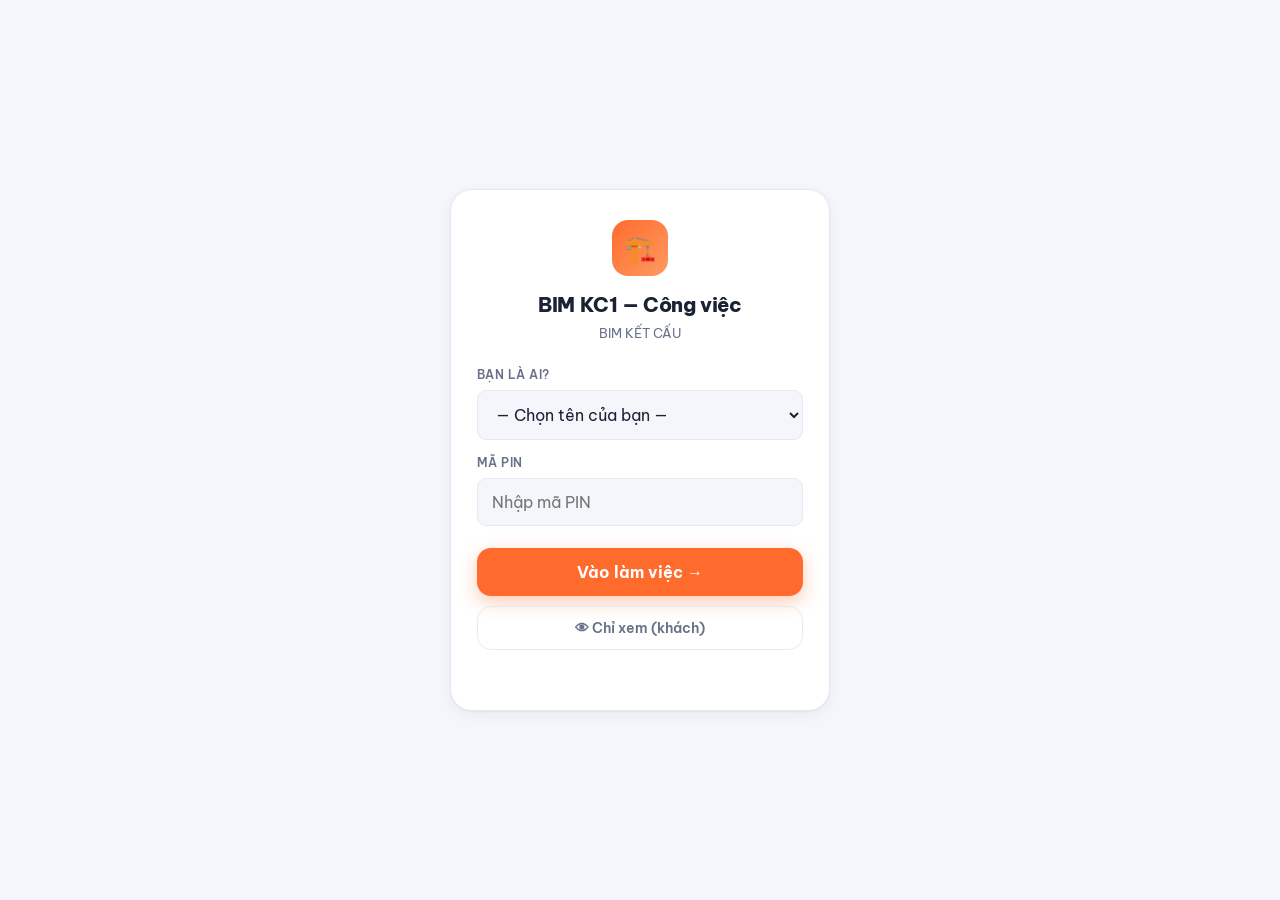
==== commit 15021acf: "Desktop toàn màn hình cho app mới + tinh chỉnh trải nghiệm - Desktop (≥1000px): thanh điều hướng chu" ====
--- a/app/index.html
+++ b/app/index.html
@@ -77,7 +77,25 @@
 #fab{position:fixed;right:18px;bottom:calc(86px + env(safe-area-inset-bottom));z-index:49;width:58px;height:58px;border-radius:19px;
   background:var(--cam);color:#fff;font-size:28px;font-weight:400;box-shadow:0 10px 26px rgba(255,107,44,.45);display:flex;align-items:center;justify-content:center}
 #fab:active{transform:scale(.93)}
-@media(min-width:900px){ #fab{right:calc(50vw - 430px + 18px)} }
+
+.da-luoi{display:grid;grid-template-columns:1fr;gap:12px}
+.da-luoi .khoi{margin-bottom:0}
+
+/* ===== DESKTOP: mở rộng toàn màn hình — nav thành thanh dọc bên trái ===== */
+@media(min-width:1000px){
+  body{padding-left:96px;padding-bottom:24px}
+  #app{max-width:1280px;padding:0 26px}
+  #navDuoi{left:0;right:auto;top:0;bottom:0;width:96px;flex-direction:column;justify-content:flex-start;gap:8px;
+    padding:20px 10px;border-top:none;border-right:1px solid var(--vien);box-shadow:none}
+  .nav-nut{max-width:none;width:100%;flex:0 0 auto;padding:11px 4px;font-size:11px;border-radius:14px}
+  .nav-nut .ni{font-size:22px}
+  .nav-nut.chon{background:var(--cam-nhat)}
+  #fab{right:30px;bottom:30px}
+  .cot2{column-count:2;column-gap:14px}
+  .cot2>.khoi{break-inside:avoid}
+  .da-luoi{grid-template-columns:repeat(auto-fill,minmax(360px,1fr))}
+}
+a:focus-visible,button:focus-visible,input:focus-visible,select:focus-visible,textarea:focus-visible{outline:3px solid var(--cam);outline-offset:2px}
 
 /* ============ THẺ / DANH SÁCH ============ */
 .khoi{background:var(--the);border:1px solid var(--vien);border-radius:var(--r);box-shadow:var(--bong);overflow:hidden;margin-bottom:14px}
@@ -240,8 +258,8 @@
       <div class="hd-donvi" id="hdDonVi"></div>
       <div class="hd-tab" id="hdTab">Hôm nay</div>
     </div>
-    <button class="hd-nut" id="nutLamMoi" title="Cập nhật dữ liệu">⟳</button>
-    <button class="avatar" id="nutAvatar" title="Tài khoản"></button>
+    <button class="hd-nut" id="nutLamMoi" title="Cập nhật dữ liệu" aria-label="Cập nhật dữ liệu">⟳</button>
+    <button class="avatar" id="nutAvatar" title="Tài khoản" aria-label="Tài khoản và cài đặt"></button>
   </header>
   <main id="noiDung"></main>
 </div>
@@ -252,13 +270,13 @@
   <button class="nav-nut an" data-tab="nhom" id="navNhom"><span class="ni">👥</span>Nhóm</button>
   <button class="nav-nut" data-tab="tim"><span class="ni">🔍</span>Tìm</button>
 </nav>
-<button id="fab" class="an" title="Giao việc mới">＋</button>
+<button id="fab" class="an" title="Giao việc mới" aria-label="Giao việc mới">＋</button>
 
 <div id="sheetNen"></div>
 <div id="sheetHop"></div>
 <div id="toast"></div>
 
-<script src="../cauhinh.js"></script>
+<script src="../cauhinh.js?v=34"></script>
 <script>
 /* ================================================================
    BIM KC1 — APP CÔNG VIỆC (bản mới, mobile-first)
@@ -361,6 +379,7 @@
 
 /* ---------- Đăng nhập (dùng chung phiên với bản cũ) ---------- */
 function khoiDong(){
+  document.title = TEN_DON_VI + ' — Công việc';
   $('dnDonVi').textContent = TEN_DON_VI;
   $('hdDonVi').textContent = TEN_DON_VI;
   DANH_SACH_NHAN_SU.forEach(u=>$('dnTen').add(new Option(u.ten,u.ten)));
@@ -466,13 +485,15 @@
       +'<div class="tt-o"><b>'+chuaXong.length+'</b><span>Đang mở</span></div>'
       +'<div class="tt-o o-xanh"><b>'+xong.length+'</b><span>Đã xong</span></div>'
     +'</div>'
+    +'<div class="cot2">'
     + khoiViec('🔴 Trễ hạn','d-do',sxHan(tre),true,true)
     + khoiViec('⚠️ Vướng mắc','d-vang',vm.filter(v=>!tre.includes(v)),true,true)
     + khoiViec('🟠 Tuần này','d-vang',sxHan(tuan),true,true)
     + khoiViec('🔵 Sắp tới / chưa hẹn','d-mo',sxHan(conlai),true,conlai.length<=8)
     + khoiViec('⏸ Tạm ngưng','d-mo',ngungDs,true,false)
     + khoiViec('✅ Đã hoàn thành','d-xanh',xong,true,false)
-    + (cua.length? '' : '<div class="khoi"><div class="trong"><span class="to">🎉</span>Bạn chưa được giao việc nào.<br>Bấm nút ＋ để tự tạo việc cho mình.</div></div>');
+    +'</div>'
+    + (cua.length? '' : '<div class="khoi"><div class="trong"><span class="to">🎉</span>Bạn chưa được giao việc nào.'+(DUAN.filter(d=>xemDuocDA(d.ma)).length?'<br>Bấm nút ＋ để tự tạo việc cho mình.':'<br>Hãy sang tab <b>Dự án</b> để bắt đầu xây dựng không gian làm việc mới.')+'</div></div>');
 }
 const sxHan = ds => [...ds].sort((a,b)=>{const x=docNgay(a.han),y=docNgay(b.han);return (x?x:Infinity)-(y?y:Infinity);});
 
@@ -493,11 +514,12 @@
       +'<div class="da-meta mono">'+esc(d.ma)+' · '+vs.length+' việc'+(tre?' · <span class="tre-nho">'+tre+' trễ</span>':'')+(boDau(d.trangthai).includes('ngung')?' · ⏸':'')+'</div></div>'
       +'<div class="da-pct"><b>'+pct+'%</b><div class="thanh" style="width:52px"><i style="width:'+pct+'%"></i></div></div></div>';
   };
+  const card = (d,i)=>'<div class="khoi">'+ve1(d,i)+'</div>';
   $('noiDung').innerHTML =
     (laAdmin()||laQuanLy() ? '<button class="sh-nutphu" style="margin:0 0 12px" id="nutThemDA">＋ Thêm dự án mới</button>' : '')
-    +(dang.length?'<div class="khoi">'+dang.map(ve1).join('')+'</div>':'')
-    +(khac.length?'<div class="khoi-dau d-mo" style="padding:4px 4px 8px">Tạm ngưng / hoàn thiện</div><div class="khoi">'+khac.map((d,i)=>ve1(d,i+2)).join('')+'</div>':'')
-    +(!ds.length?'<div class="khoi"><div class="trong"><span class="to">📁</span>Chưa có dự án nào bạn tham gia.</div></div>':'');
+    +(dang.length?'<div class="da-luoi" style="margin-bottom:14px">'+dang.map(card).join('')+'</div>':'')
+    +(khac.length?'<div class="khoi-dau d-mo" style="padding:4px 4px 8px">Tạm ngưng / hoàn thiện</div><div class="da-luoi">'+khac.map((d,i)=>card(d,i+2)).join('')+'</div>':'')
+    +(!ds.length?'<div class="khoi"><div class="trong"><span class="to">🚀</span><b>Không gian làm việc mới đang chờ bạn</b><br>Chưa có dự án nào — '+(laAdmin()?'bấm <b>＋ Thêm dự án mới</b> phía trên để tạo dự án đầu tiên (~30 giây).':'chờ quản trị viên tạo dự án đầu tiên.')+'</div></div>':'');
   const nta=$('nutThemDA'); if(nta) nta.addEventListener('click',()=>sheetDuAn(null));
 }
 function veDuAnChiTiet(ma){
@@ -573,11 +595,13 @@
   $('noiDung').innerHTML =
     '<div class="trangcon-dau"><button class="nut-lui" id="nutLui">←</button>'
     +'<div class="tc-title"><h2>'+(chua?'⚠ Việc chưa phân công':esc(ten))+'</h2><p>'+cua.length+' việc · '+tre.length+' trễ hạn</p></div></div>'
+    +'<div class="cot2">'
     + khoiViec('🔴 Trễ hạn','d-do',sxHan(tre),true,true)
     + khoiViec('🟠 Tuần này','d-vang',sxHan(tuan),true,true)
     + khoiViec('🔵 Sắp tới / chưa hẹn','d-mo',sxHan(conlai),true,true)
     + khoiViec('⏸ Tạm ngưng','d-mo',cua.filter(v=>ngung(v)&&bacTT(v.trangthai)!==3),true,false)
     + khoiViec('✅ Đã hoàn thành','d-xanh',cua.filter(v=>bacTT(v.trangthai)===3),true,false)
+    +'</div>'
     + (!cua.length?'<div class="khoi"><div class="trong"><span class="to">🎉</span>Không có việc nào.</div></div>':'');
   $('nutLui').addEventListener('click',()=>{ NGUOI_XEM=null; veTab(); });
 }
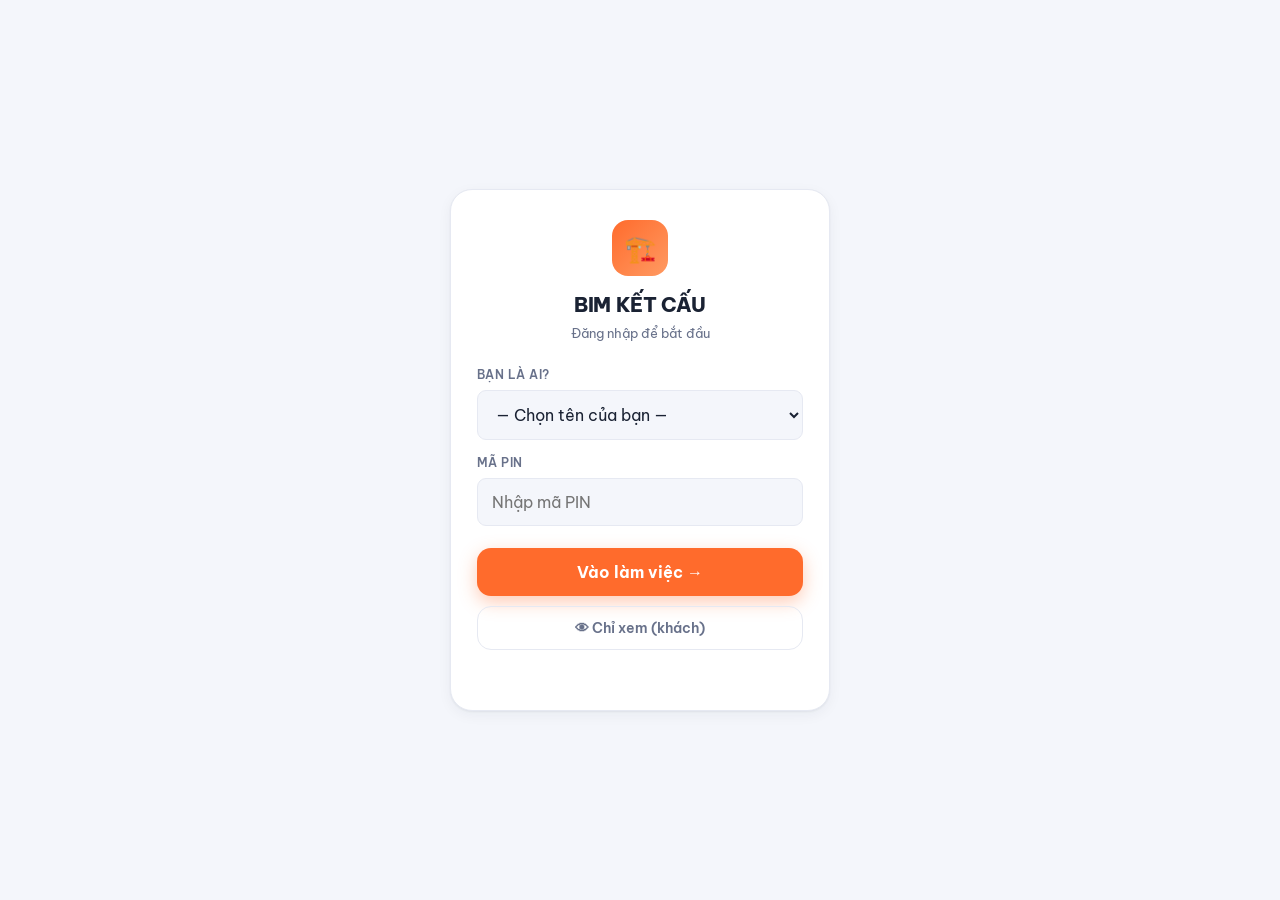
==== commit d81081cc: "Nâng cấp app: lịch, hỗ trợ nhiều người, lọc dự án, hành động nhanh, dọn UI - Hôm nay: nút trạng thái" ====
--- a/app/index.html
+++ b/app/index.html
@@ -3,7 +3,7 @@
 <head>
 <meta charset="UTF-8">
 <meta name="viewport" content="width=device-width, initial-scale=1.0, viewport-fit=cover">
-<title>BIM KC1 — Công việc</title>
+<title>BIM KẾT CẤU — Công việc</title>
 <link rel="icon" type="image/png" href="../favicon.png">
 <link rel="apple-touch-icon" href="../favicon.png">
 <link rel="manifest" href="manifest.webmanifest">
@@ -63,7 +63,8 @@
 .hd-tab{font-size:21px;font-weight:800;letter-spacing:-.02em;line-height:1.15}
 .hd-nut{width:40px;height:40px;border-radius:12px;background:var(--the);border:1px solid var(--vien);display:flex;align-items:center;justify-content:center;font-size:17px;flex-shrink:0;box-shadow:var(--bong)}
 .hd-nut:active{transform:scale(.94)}
-.hd-nut.xoay{animation:xoayTron 1s linear infinite}
+.lm-i{display:block;transform-origin:50% 50%}
+.hd-nut.xoay .lm-i{animation:xoayTron .8s linear infinite}
 @keyframes xoayTron{to{transform:rotate(360deg)}}
 .avatar{width:40px;height:40px;border-radius:12px;background:linear-gradient(135deg,var(--duong),#7C9BFF);color:#fff;font-weight:800;font-size:16px;display:flex;align-items:center;justify-content:center;flex-shrink:0;box-shadow:var(--bong)}
 
@@ -229,6 +230,60 @@
 #toast.ok{background:var(--xanh)} #toast.loi{background:var(--do)}
 #toast.ok,#toast.loi{color:#fff}
 
+/* ============ CÂY HẠNG MỤC (trong dự án) ============ */
+.nhanh{display:flex;align-items:center;gap:8px;padding:9px 14px;padding-left:calc(14px + var(--d,0)*18px);border-top:1px solid var(--vien);cursor:pointer;user-select:none}
+.nhanh:active{background:var(--nen)}
+.nh-mui{width:14px;color:var(--mo);font-size:11px;flex-shrink:0;text-align:center}
+.nh-ten{flex:1;min-width:0;font-size:13.5px;font-weight:700;overflow:hidden;text-overflow:ellipsis;white-space:nowrap}
+.nh-dem{font-size:10.5px;color:var(--mo);font-family:'IBM Plex Mono',monospace;flex-shrink:0}
+.nh-pct{font-size:11.5px;font-weight:800;min-width:38px;text-align:right;flex-shrink:0}
+.nh-more{width:30px;height:30px;border-radius:8px;color:var(--mo);font-size:16px;flex-shrink:0;display:flex;align-items:center;justify-content:center}
+.nh-more:active{background:var(--nen)}
+.cay-o .viec{padding-left:calc(14px + (var(--d,0) + 1)*18px)}
+
+/* ============ BÁO CÁO ============ */
+#bcText{width:100%;min-height:250px;max-height:46vh;font-family:'IBM Plex Mono',monospace;font-size:12px;line-height:1.55;white-space:pre-wrap;overflow:auto;resize:vertical}
+
+/* ============ NÚT HÀNH ĐỘNG NHỎ TRÊN DÒNG VIỆC ============ */
+.v-more{flex-shrink:0;width:30px;height:30px;border-radius:9px;color:var(--mo);font-size:16px;display:flex;align-items:center;justify-content:center}
+.v-more:active{background:var(--nen);transform:scale(.9)}
+.viec.co-vm{box-shadow:inset 3px 0 0 var(--vang)}
+.viec.co-tn{opacity:.62}
+
+/* ============ LỌC DỰ ÁN (Hôm nay) ============ */
+.loc-da{display:flex;align-items:center;gap:8px;margin:0 0 14px}
+.loc-da select{flex:1;padding:10px 12px;border:1.5px solid var(--vien);border-radius:var(--r-sm);background:var(--the);font-size:14px;font-weight:600;box-shadow:var(--bong)}
+.loc-da select:focus{outline:none;border-color:var(--cam)}
+
+/* ============ 2 CỘT LẤP KHOẢNG TRỐNG NGANG (desktop) ============ */
+@media(min-width:1000px){
+  .list2{column-count:2;column-gap:14px}
+  .list2>.khoi{break-inside:avoid;margin-bottom:14px}
+  .seg{max-width:100%}
+}
+
+/* ============ LỊCH (date picker đồng bộ giao diện) ============ */
+.o-ngay{position:relative}
+.o-ngay input{padding-right:40px;cursor:pointer;background:var(--nen)}
+.o-ngay .ic-lich{position:absolute;right:10px;top:50%;transform:translateY(-50%);font-size:16px;pointer-events:none;opacity:.7}
+#lichPop{position:fixed;z-index:130;width:284px;background:var(--the);border:1px solid var(--vien);border-radius:16px;box-shadow:var(--bong-to);padding:12px;opacity:0;pointer-events:none;transform:translateY(6px);transition:.15s}
+#lichPop.mo{opacity:1;pointer-events:auto;transform:translateY(0)}
+.lich-dau{display:flex;align-items:center;justify-content:space-between;margin-bottom:8px}
+.lich-dau b{font-size:14px;font-weight:800}
+.lich-nut{width:32px;height:32px;border-radius:9px;background:var(--nen);font-size:15px;display:flex;align-items:center;justify-content:center}
+.lich-nut:active{transform:scale(.9)}
+.lich-tuan{display:grid;grid-template-columns:repeat(7,1fr);gap:2px;margin-bottom:2px}
+.lich-tuan span{text-align:center;font-size:10px;font-weight:700;color:var(--mo);padding:4px 0}
+.lich-luoi{display:grid;grid-template-columns:repeat(7,1fr);gap:2px}
+.lich-o{aspect-ratio:1;display:flex;align-items:center;justify-content:center;font-size:13px;font-weight:600;border-radius:9px;cursor:pointer;color:var(--muc)}
+.lich-o:hover{background:var(--nen)}
+.lich-o.mo-nhat{color:var(--vien)}
+.lich-o.homnay{border:1.5px solid var(--cam);color:var(--cam)}
+.lich-o.chon{background:var(--cam);color:#fff;font-weight:800}
+.lich-chan{display:flex;gap:8px;margin-top:10px}
+.lich-chan button{flex:1;padding:8px;border-radius:var(--r-sm);border:1.5px solid var(--vien);background:var(--nen);font-size:12.5px;font-weight:700;color:var(--mo)}
+.lich-chan .xoa{color:var(--do);border-color:var(--do-nhat)}
+
 /* skeleton */
 .xuong{background:linear-gradient(90deg,var(--vien) 25%,var(--nen) 50%,var(--vien) 75%);background-size:200% 100%;animation:lung 1.2s infinite;border-radius:var(--r-sm)}
 @keyframes lung{to{background-position:-200% 0}}
@@ -240,7 +295,7 @@
 <div id="mhDangNhap" class="an">
   <div class="dn-card">
     <div class="dn-logo">🏗️</div>
-    <h1>BIM KC1 — Công việc</h1>
+    <h1 id="dnTieuDe">BIM KẾT CẤU</h1>
     <p class="phu" id="dnDonVi">Đăng nhập để bắt đầu</p>
     <label class="dn-nhan">Bạn là ai?</label>
     <select id="dnTen"><option value="">— Chọn tên của bạn —</option></select>
@@ -258,7 +313,7 @@
       <div class="hd-donvi" id="hdDonVi"></div>
       <div class="hd-tab" id="hdTab">Hôm nay</div>
     </div>
-    <button class="hd-nut" id="nutLamMoi" title="Cập nhật dữ liệu" aria-label="Cập nhật dữ liệu">⟳</button>
+    <button class="hd-nut" id="nutLamMoi" title="Cập nhật dữ liệu" aria-label="Cập nhật dữ liệu"><svg class="lm-i" width="19" height="19" viewBox="0 0 24 24" fill="none" stroke="currentColor" stroke-width="2.2" stroke-linecap="round" stroke-linejoin="round"><path d="M21 12a9 9 0 1 1-2.64-6.36"/><path d="M21 3v6h-6"/></svg></button>
     <button class="avatar" id="nutAvatar" title="Tài khoản" aria-label="Tài khoản và cài đặt"></button>
   </header>
   <main id="noiDung"></main>
@@ -274,12 +329,13 @@
 
 <div id="sheetNen"></div>
 <div id="sheetHop"></div>
+<div id="lichPop"></div>
 <div id="toast"></div>
 
 <script src="../cauhinh.js?v=34"></script>
 <script>
 /* ================================================================
-   BIM KC1 — APP CÔNG VIỆC (bản mới, mobile-first)
+   BIM KẾT CẤU — APP CÔNG VIỆC (bản mới, mobile-first)
    Dữ liệu: dùng chung Google Sheets + Apps Script với bản cũ.
    ================================================================ */
 'use strict';
@@ -314,6 +370,66 @@
 function nhanTG(){ const d=new Date(),p=n=>String(n).padStart(2,'0'); return p(d.getDate())+'/'+p(d.getMonth()+1)+'/'+d.getFullYear()+' '+p(d.getHours())+':'+p(d.getMinutes()); }
 function fmtNgay(d){ const p=n=>String(n).padStart(2,'0'); return p(d.getDate())+'/'+p(d.getMonth()+1)+'/'+d.getFullYear(); }
 function rung(ms){ try{ if(navigator.vibrate) navigator.vibrate(ms||10); }catch(e){} }
+const tenNgan = n => n.trim().split(/\s+/).slice(-2).join(' ');
+
+/* ---- Multi-select nhân sự dạng chip (dùng chung) ---- */
+function chipNhanSu(id, giaTri, loaiTru){
+  const daChon = String(giaTri||'').split(',').map(s=>s.trim()).filter(Boolean);
+  return TEN_NHAN_SU.filter(n=>n!==loaiTru).map(n=>{
+    const co = daChon.includes(n);
+    return '<button type="button" class="chip-chon '+(co?'chon':'')+'" data-ms="'+id+'" data-n="'+esc(n)+'">'+esc(tenNgan(n))+'</button>';
+  }).join('');
+}
+function layChip(id){ return [...document.querySelectorAll('[data-ms="'+id+'"].chon')].map(b=>b.dataset.n); }
+
+/* ---- Lịch (date picker đồng bộ giao diện) ---- */
+let lichInp=null, lichYM=null;
+const THU=['CN','T2','T3','T4','T5','T6','T7'];
+function ganLich(inp){
+  inp.readOnly=true;
+  inp.addEventListener('click', ()=>moLich(inp));
+}
+function moLich(inp){
+  lichInp=inp;
+  const cur=docNgay(inp.value)||new Date();
+  lichYM=new Date(cur.getFullYear(), cur.getMonth(), 1);
+  veLich();
+  const el=$('lichPop'), r=inp.getBoundingClientRect();
+  let top=r.bottom+6, left=r.left;
+  if(left+284>innerWidth-8) left=innerWidth-292;
+  if(top+340>innerHeight-8) top=Math.max(8, r.top-346);
+  el.style.top=top+'px'; el.style.left=Math.max(8,left)+'px';
+  el.classList.add('mo');
+}
+function dongLich(){ $('lichPop').classList.remove('mo'); lichInp=null; }
+function veLich(){
+  const y=lichYM.getFullYear(), m=lichYM.getMonth();
+  const dau=new Date(y,m,1).getDay(), soNgay=new Date(y,m+1,0).getDate();
+  const homNay=new Date(); homNay.setHours(0,0,0,0);
+  const daChon=docNgay(lichInp?lichInp.value:'');
+  const thang=['Tháng 1','Tháng 2','Tháng 3','Tháng 4','Tháng 5','Tháng 6','Tháng 7','Tháng 8','Tháng 9','Tháng 10','Tháng 11','Tháng 12'][m];
+  let o='';
+  for(let i=0;i<dau;i++) o+='<div class="lich-o mo-nhat"></div>';
+  for(let d=1;d<=soNgay;d++){
+    const nd=new Date(y,m,d);
+    const cls=(daChon&&+daChon===+nd?'chon':'')+(+nd===+homNay?' homnay':'');
+    o+='<div class="lich-o '+cls+'" data-d="'+d+'">'+d+'</div>';
+  }
+  $('lichPop').innerHTML=
+    '<div class="lich-dau"><button type="button" class="lich-nut" data-lm="-1">‹</button><b>'+thang+' '+y+'</b><button type="button" class="lich-nut" data-lm="1">›</button></div>'
+    +'<div class="lich-tuan">'+THU.map(t=>'<span>'+t+'</span>').join('')+'</div>'
+    +'<div class="lich-luoi">'+o+'</div>'
+    +'<div class="lich-chan"><button type="button" class="xoa" data-lich="xoa">Xóa hạn</button><button type="button" data-lich="homnay">Hôm nay</button></div>';
+}
+$('lichPop').addEventListener('click', e=>{
+  const lm=e.target.closest('[data-lm]');
+  if(lm){ lichYM.setMonth(lichYM.getMonth()+ +lm.dataset.lm); veLich(); return; }
+  const od=e.target.closest('[data-d]');
+  if(od){ const d=new Date(lichYM.getFullYear(),lichYM.getMonth(),+od.dataset.d); if(lichInp){lichInp.value=fmtNgay(d); lichInp.dispatchEvent(new Event('change'));} dongLich(); return; }
+  const lc=e.target.closest('[data-lich]');
+  if(lc){ if(lichInp){ lichInp.value = lc.dataset.lich==='homnay'?fmtNgay(new Date()):''; lichInp.dispatchEvent(new Event('change')); } dongLich(); }
+});
+document.addEventListener('click', e=>{ if($('lichPop').classList.contains('mo') && !e.target.closest('#lichPop') && !(lichInp&&e.target===lichInp)) dongLich(); }, true);
 
 /* ---------- Dữ liệu ---------- */
 let DUAN=[], VIEC=[], MAU=[], USER=null, demUid=0, lanGhi=0;
@@ -380,7 +496,8 @@
 /* ---------- Đăng nhập (dùng chung phiên với bản cũ) ---------- */
 function khoiDong(){
   document.title = TEN_DON_VI + ' — Công việc';
-  $('dnDonVi').textContent = TEN_DON_VI;
+  $('dnTieuDe').textContent = TEN_DON_VI;
+  $('dnDonVi').textContent = 'Đăng nhập để bắt đầu';
   $('hdDonVi').textContent = TEN_DON_VI;
   DANH_SACH_NHAN_SU.forEach(u=>$('dnTen').add(new Option(u.ten,u.ten)));
   try{
@@ -419,7 +536,10 @@
 }
 
 /* ---------- Giao diện: khung & điều hướng ---------- */
-let TAB='homnay', DA_XEM=null, NGUOI_XEM=null, ANXONG=false, LOC_TT=-1, LOC_NGUOI='';
+let TAB='homnay', DA_XEM=null, NGUOI_XEM=null, ANXONG=false, LOC_TT=-1, LOC_NGUOI='', LOC_DA_HN='';
+let CHE_DO_DA='ds';   /* 'ds' = danh sách phẳng · 'cay' = cây hạng mục */
+try{ CHE_DO_DA = localStorage.getItem('appCheDoDA')||'ds'; }catch(e){}
+const moCay = new Set();   /* các nhánh cây đang mở */
 const TEN_TAB = {homnay:'Hôm nay', duan:'Dự án', nhom:'Nhóm', tim:'Tìm kiếm'};
 document.querySelectorAll('.nav-nut').forEach(b=>b.addEventListener('click', ()=>{
   TAB=b.dataset.tab; DA_XEM=null; NGUOI_XEM=null; LOC_TT=-1; LOC_NGUOI='';
@@ -444,14 +564,33 @@
     + (v.vuongmac?'<span class="co co-vm" title="Vướng mắc">⚠</span>':'')
     + (ngung(v)?'<span class="co co-tn" title="Tạm ngưng">⏸</span>':'');
   const b = bacTT(v.trangthai);
-  const phu = [hienDA?v.mada:'', duongCap(v)].filter(Boolean).join(' · ');
-  return '<div class="viec" data-uid="'+v.uid+'">'
+  const hoTro = v.nguoi.split(',').map(s=>s.trim()).filter(Boolean).slice(1);
+  const nguoiTxt = hienDA ? '' : (v.nguoi.split(',')[0].trim() ? tenNgan(v.nguoi.split(',')[0].trim())+(hoTro.length?' +'+hoTro.length:'') : '⚠ chưa giao');
+  const phu = [hienDA?v.mada:'', duongCap(v), nguoiTxt].filter(Boolean).join(' · ');
+  return '<div class="viec'+(v.vuongmac?' co-vm':'')+(ngung(v)?' co-tn':'')+'" data-uid="'+v.uid+'">'
     + '<div class="v-than"><span class="v-ten">'+co+esc(tenViec(v))+'</span>'
     + (phu?'<span class="v-phu mono">'+esc(phu)+'</span>':'') + '</div>'
     + '<span class="v-han '+h.cls+'">'+(h.txt?esc(h.txt)+'<br>':'')+'<span style="opacity:.7">'+esc(h.day)+'</span></span>'
-    + '<button class="chip-tt tt-'+b+'" data-tt="'+v.uid+'">'+TT_NHAN[b]+'</button>'
+    + '<button class="chip-tt tt-'+b+'" data-tt="'+v.uid+'" title="Đổi trạng thái">'+TT_NHAN[b]+'</button>'
+    + (laKhach()?'':'<button class="v-more" data-more="'+v.uid+'" aria-label="Hành động nhanh" title="Trao đổi / Vướng mắc / Tạm ngưng">⋯</button>')
     + '</div>';
 }
+/* Menu hành động nhanh — mở từ nút ⋯ trên mỗi dòng việc */
+function sheetHanhDong(v){
+  moSheet('<div class="sh-title">'+esc(tenViec(v))+'</div>'
+    +'<div class="sh-phu mono">'+esc(v.mada)+(duongCap(v)?' · '+esc(duongCap(v)):'')+'</div>'
+    +'<button class="nut-tt" data-hd="ts">💬 Trao đổi / ghi chú tiến độ'+(soLichSu(v)?' <span style="margin-left:auto;color:var(--cam);font-weight:800">'+soLichSu(v)+'</span>':'')+'</button>'
+    +'<button class="nut-tt" data-hd="vm"'+(v.vuongmac?' style="border-color:var(--vang);background:var(--vang-nhat)"':'')+'>⚠ '+(v.vuongmac?'Sửa/gỡ vướng mắc':'Báo vướng mắc')+'</button>'
+    +'<button class="nut-tt" data-hd="tn"'+(ngung(v)?' style="border-color:var(--mo)"':'')+'>'+(ngung(v)?'▶ Tiếp tục công việc':'⏸ Tạm ngưng')+'</button>'
+    +'<button class="nut-tt" data-hd="ct">📝 Xem / sửa chi tiết</button>');
+  $('sheetHop').onclick = e=>{
+    const hd=e.target.closest('[data-hd]'); if(!hd) return;
+    dongSheet();
+    const t=hd.dataset.hd;
+    setTimeout(()=>{ if(t==='ts') sheetChiTiet(v,true); else if(t==='vm') sheetVuongMac(v); else if(t==='tn') sheetTamNgung(v); else sheetChiTiet(v); },250);
+  };
+}
+function soLichSu(v){ return String(v.lichsukcs||'').split('|').map(x=>x.trim()).filter(Boolean).length; }
 function khoiViec(tieuDe, mauCls, ds, hienDA, moSan){
   if(!ds.length) return '';
   const id = 'k'+Math.random().toString(36).slice(2,8);
@@ -463,7 +602,11 @@
 /* ---------- HÔM NAY ---------- */
 function veHomNay(){
   if(laKhach()){ TAB='duan'; return veTab(); }
-  const cua = VIEC.filter(v=>v.nguoi.split(',').map(s=>s.trim()).includes(USER.ten));
+  const tatCa = VIEC.filter(v=>v.nguoi.split(',').map(s=>s.trim()).includes(USER.ten));
+  /* danh sách dự án mà tôi có việc — cho ô lọc */
+  const maDaCua = [...new Set(tatCa.map(v=>v.mada))];
+  if(LOC_DA_HN && !maDaCua.includes(LOC_DA_HN)) LOC_DA_HN='';
+  const cua = LOC_DA_HN ? tatCa.filter(v=>v.mada===LOC_DA_HN) : tatCa;
   const chuaXong = cua.filter(v=>bacTT(v.trangthai)!==3 && !ngung(v));
   const tre = chuaXong.filter(v=>{const n=conLai(v.han);return n!==null&&n<0;});
   const tuan = chuaXong.filter(v=>{const n=conLai(v.han);return n!==null&&n>=0&&n<=7;});
@@ -473,27 +616,53 @@
   const ngungDs = cua.filter(v=>ngung(v)&&bacTT(v.trangthai)!==3);
   const gio = new Date().getHours();
   const chao = gio<11?'Chào buổi sáng':gio<14?'Chào buổi trưa':gio<18?'Chào buổi chiều':'Chào buổi tối';
-  const tenNgan = USER.ten.trim().split(/\s+/).slice(-2).join(' ');
   let tom = 'Mọi việc trong tầm kiểm soát. Tuyệt vời! ✨';
   if(tre.length) tom = 'Có <b style="color:var(--do)">'+tre.length+' việc trễ hạn</b> cần xử lý ngay.';
   else if(tuan.length) tom = 'Có '+tuan.length+' việc đến hạn trong tuần này.';
+  /* Nhiều dự án hoặc nhiều việc → mặc định chỉ mở nhóm ưu tiên, gộp gọn phần còn lại */
+  const nhieu = chuaXong.length > 14;
+  const locDA = maDaCua.length>1
+    ? '<div class="loc-da"><select id="locDaHN"><option value="">🗂 Tất cả dự án ('+tatCa.length+' việc)</option>'
+      + maDaCua.map(m=>{const d=timDA(m); const sl=tatCa.filter(v=>v.mada===m).length; return '<option value="'+esc(m)+'"'+(LOC_DA_HN===m?' selected':'')+'>'+esc(d?d.ten:m)+' ('+sl+')</option>';}).join('')
+      + '</select></div>'
+    : '';
   $('noiDung').innerHTML =
-    '<div class="chao"><h2>'+chao+', '+esc(tenNgan)+' 👋</h2><p>'+tom+'</p></div>'
+    '<div class="chao"><h2>'+chao+', '+esc(tenNgan(USER.ten))+' 👋</h2><p>'+tom+'</p></div>'
     +'<div class="tomtat">'
       +'<div class="tt-o o-do"><b>'+tre.length+'</b><span>Trễ hạn</span></div>'
       +'<div class="tt-o o-vang"><b>'+tuan.length+'</b><span>Tuần này</span></div>'
       +'<div class="tt-o"><b>'+chuaXong.length+'</b><span>Đang mở</span></div>'
       +'<div class="tt-o o-xanh"><b>'+xong.length+'</b><span>Đã xong</span></div>'
     +'</div>'
+    + locDA
     +'<div class="cot2">'
     + khoiViec('🔴 Trễ hạn','d-do',sxHan(tre),true,true)
     + khoiViec('⚠️ Vướng mắc','d-vang',vm.filter(v=>!tre.includes(v)),true,true)
     + khoiViec('🟠 Tuần này','d-vang',sxHan(tuan),true,true)
-    + khoiViec('🔵 Sắp tới / chưa hẹn','d-mo',sxHan(conlai),true,conlai.length<=8)
+    + khoiViec('🔵 Sắp tới / chưa hẹn','d-mo',sxHan(conlai),true,!nhieu && conlai.length<=8)
     + khoiViec('⏸ Tạm ngưng','d-mo',ngungDs,true,false)
     + khoiViec('✅ Đã hoàn thành','d-xanh',xong,true,false)
     +'</div>'
-    + (cua.length? '' : '<div class="khoi"><div class="trong"><span class="to">🎉</span>Bạn chưa được giao việc nào.'+(DUAN.filter(d=>xemDuocDA(d.ma)).length?'<br>Bấm nút ＋ để tự tạo việc cho mình.':'<br>Hãy sang tab <b>Dự án</b> để bắt đầu xây dựng không gian làm việc mới.')+'</div></div>');
+    + veManHomNay(cua, LOC_DA_HN)
+    + (cua.length? '' : (laQuanLy()?'':'<div class="khoi"><div class="trong"><span class="to">🎉</span>'+(LOC_DA_HN?'Không có việc nào trong dự án này.':'Bạn chưa được giao việc nào.'+(DUAN.filter(d=>xemDuocDA(d.ma)).length?'<br>Bấm nút ＋ để tự tạo việc cho mình.':'<br>Hãy sang tab <b>Dự án</b> để bắt đầu.'))+'</div></div>'));
+  const ld=$('locDaHN'); if(ld) ld.addEventListener('change',()=>{ LOC_DA_HN=ld.value; veHomNay(); });
+}
+/* Mục dành cho leader/quản trị: việc cả nhóm cần để mắt (không phải việc của chính mình) */
+function veManHomNay(viecCuaToi, locDA){
+  if(!laQuanLy()) return '';
+  const uidToi = new Set(viecCuaToi.map(v=>v.uid));
+  const nhom = VIEC.filter(v=> !uidToi.has(v.uid) && (laAdmin()||laLeaderDA(v.mada))
+    && (!locDA || v.mada===locDA) && bacTT(v.trangthai)!==3 && !ngung(v));
+  const tre = nhom.filter(v=>{const n=conLai(v.han);return n!==null&&n<0;});
+  const vm  = nhom.filter(v=>v.vuongmac && !tre.includes(v));
+  const duyet = nhom.filter(v=>bacTT(v.trangthai)===2 && !tre.includes(v) && !vm.includes(v));
+  if(!tre.length && !vm.length && !duyet.length) return '';
+  return '<div class="khoi-dau d-mo" style="padding:14px 4px 6px;font-size:13px">👥 Cần bạn để mắt — cả nhóm</div>'
+    +'<div class="cot2">'
+    + khoiViec('🔴 Trễ hạn (nhóm)','d-do',sxHan(tre),true,true)
+    + khoiViec('⚠️ Vướng mắc (nhóm)','d-vang',vm,true,tre.length===0)
+    + khoiViec('🔵 Chờ bạn duyệt KCS','d-mo',sxHan(duyet),true,tre.length===0&&vm.length===0)
+    +'</div>';
 }
 const sxHan = ds => [...ds].sort((a,b)=>{const x=docNgay(a.han),y=docNgay(b.han);return (x?x:Infinity)-(y?y:Infinity);});
 
@@ -548,14 +717,108 @@
       +nguoiDs.map(n=>'<button data-ng="'+esc(n)+'" class="'+(LOC_NGUOI===n?'chon':'')+'">'+esc(n.split(/\s+/).slice(-2).join(' '))+'</button>').join('')
       +(vs.some(v=>!v.nguoi.trim())?'<button data-ng="⟨chua⟩" class="'+(LOC_NGUOI==='⟨chua⟩'?'chon':'')+'">⚠ Chưa giao</button>':'')
     +'</div>':'')
-    +(!laKhach()?'<button class="sh-nutphu" style="margin:0 0 12px" id="nutGiaoViec">＋ Giao việc trong dự án này</button>':'')
-    +'<div class="khoi">'+(loc.length?sxHan(loc).map(v=>dongViec(v,false)).join(''):'<div class="trong"><span class="to">🗂</span>Không có việc nào khớp bộ lọc.</div>')+'</div>';
+    +(!laKhach()?'<div style="display:flex;gap:8px;margin:0 0 12px"><button class="sh-nutphu" style="margin:0;flex:1" id="nutGiaoViec">＋ Giao việc</button>'
+      +'<button class="sh-nutphu" style="margin:0;flex:0 0 auto;width:auto;padding:12px 16px" id="nutCheDoDA">'+(CHE_DO_DA==='cay'?'☰ Danh sách':'🌳 Cây hạng mục')+'</button></div>':'')
+    +(CHE_DO_DA==='cay'
+      ? '<div class="khoi cay-o">'+(loc.length?veCayDA(ma,loc):'<div class="trong"><span class="to">🗂</span>Không có việc nào khớp bộ lọc.</div>')+'</div>'
+      : (!loc.length ? '<div class="khoi"><div class="trong"><span class="to">🗂</span>Không có việc nào khớp bộ lọc.</div></div>'
+         : (LOC_TT<0
+            ? '<div class="cot2">'
+              + khoiViec('🔴 Trễ hạn','d-do',sxHan(loc.filter(v=>{const n=conLai(v.han);return n!==null&&n<0&&bacTT(v.trangthai)!==3&&!ngung(v);})),false,true)
+              + khoiViec('🟠 Đang mở','d-vang',sxHan(loc.filter(v=>bacTT(v.trangthai)!==3&&!ngung(v)&&!(conLai(v.han)!==null&&conLai(v.han)<0))),false,true)
+              + khoiViec('⏸ Tạm ngưng','d-mo',loc.filter(v=>ngung(v)&&bacTT(v.trangthai)!==3),false,false)
+              + khoiViec('✅ Hoàn thành','d-xanh',loc.filter(v=>bacTT(v.trangthai)===3),false,false)
+              + '</div>'
+            : '<div class="khoi">'+sxHan(loc).map(v=>dongViec(v,false)).join('')+'</div>')));
   $('nutLui').addEventListener('click',()=>{ DA_XEM=null; LOC_TT=-1; LOC_NGUOI=''; veTab(); });
   const nsd=$('nutSuaDA'); if(nsd) nsd.addEventListener('click',()=>sheetDuAn(d));
   const npt=$('nutPortal'); if(npt) npt.addEventListener('click',()=>window.open(d.link,'_blank','noopener'));
   const ngv=$('nutGiaoViec'); if(ngv) ngv.addEventListener('click',()=>sheetThemViec(ma));
+  const ncd=$('nutCheDoDA'); if(ncd) ncd.addEventListener('click',()=>{ CHE_DO_DA=CHE_DO_DA==='cay'?'ds':'cay'; try{localStorage.setItem('appCheDoDA',CHE_DO_DA);}catch(e){} veTab(); });
   $('segTT').addEventListener('click',e=>{const b=e.target.closest('[data-b]');if(b){LOC_TT=+b.dataset.b;veTab();}});
   const sn=$('segNguoi'); if(sn) sn.addEventListener('click',e=>{const b=e.target.closest('[data-ng]');if(b){LOC_NGUOI=b.dataset.ng;veTab();}});
+}
+
+/* ---- Cây hạng mục: nhóm việc theo Phân cấp, % mỗi nhánh, gập/mở, ⋯ đổi tên nhánh ---- */
+function veCayDA(ma, dsViec){
+  const goc = {con:new Map(), viec:[]};
+  dsViec.forEach(v=>{
+    const segs = String(v.phancap||'').split('/').map(s=>s.trim()).filter(Boolean);
+    let node = goc;
+    segs.forEach(s=>{ if(!node.con.has(s)) node.con.set(s,{con:new Map(),viec:[]}); node = node.con.get(s); });
+    node.viec.push(v);
+  });
+  const tatCa = n=>{ let a=n.viec.slice(); n.con.forEach(c=>a=a.concat(tatCa(c))); return a; };
+  const ve = (node, duong, depth)=>{
+    let h='';
+    [...node.con.entries()].sort((a,b)=>a[0].localeCompare(b[0],'vi',{numeric:true})).forEach(([ten,con])=>{
+      const key = ma+'/'+[...duong,ten].join('/');
+      const vs = tatCa(con);
+      const act = vs.filter(v=>!ngung(v));
+      const p = act.length?Math.round(act.reduce((s,v)=>s+pctTT(v),0)/act.length):0;
+      const mo = moCay.has(key);
+      h += '<div class="nhanh" style="--d:'+depth+'" data-nh="'+esc(key)+'" data-duong="'+esc([...duong,ten].join('/'))+'">'
+        +'<span class="nh-mui">'+(mo?'▾':'▸')+'</span><span class="nh-ten">'+esc(ten)+'</span>'
+        +'<span class="nh-dem">'+vs.length+'</span>'
+        +'<span class="nh-pct" style="color:'+(p>=100?'var(--xanh)':p>0?'var(--vang)':'var(--mo)')+'">'+p+'%</span>'
+        +(laLeaderDA(ma)?'<button class="nh-more" data-nhmenu="'+esc([...duong,ten].join('/'))+'" aria-label="Tùy chọn nhánh">⋯</button>':'')
+        +'</div>';
+      if(mo){
+        h += con.viec.map(v=>'<div style="--d:'+depth+'">'+dongViec(v,false)+'</div>').join('');
+        h += ve(con, [...duong,ten], depth+1);
+      }
+    });
+    return h;
+  };
+  return goc.viec.map(v=>dongViec(v,false)).join('') + ve(goc, [], 0);
+}
+function sheetNhanh(ma, duong){
+  const ten = duong[duong.length-1];
+  moSheet('<div class="sh-title">'+esc(ten)+'</div><div class="sh-phu mono">'+esc(ma)+' · '+esc(duong.join(' / '))+'</div>'
+    +'<button class="nut-tt" id="nhThem">＋ Thêm việc vào nhánh này</button>'
+    +'<button class="nut-tt" id="nhDoiTen">✎ Đổi tên nhánh (mọi việc con tự đổi theo)</button>');
+  $('nhThem').addEventListener('click',()=>{ dongSheet(); setTimeout(()=>sheetThemViec(ma, duong.join(' / ')),250); });
+  $('nhDoiTen').addEventListener('click',()=>{ dongSheet(); setTimeout(()=>sheetDoiTenNhanh(ma, duong),250); });
+}
+function sheetDoiTenNhanh(ma, duong){
+  const tenCu = duong[duong.length-1];
+  moSheet('<div class="sh-title">✎ Đổi tên nhánh</div>'
+    +'<div class="sh-phu">Đổi "'+esc(tenCu)+'" — mọi công việc thuộc nhánh (kể cả nhánh con) sẽ cập nhật Phân cấp theo tên mới.</div>'
+    +'<input class="sh-o" id="dtnTen" value="'+esc(tenCu)+'">'
+    +'<button class="sh-nutchinh" id="dtnLuu">Đổi tên</button>');
+  $('dtnLuu').addEventListener('click', ()=>{
+    const tenMoi = $('dtnTen').value.trim();
+    if(!tenMoi) return toast('✖ Tên không được để trống','loi');
+    if(tenMoi.includes('/')) return toast('✖ Tên không được chứa dấu "/"','loi');
+    if(tenMoi===tenCu) return dongSheet();
+    const khop = v=>{
+      if(v.mada!==ma) return false;
+      const cap = String(v.phancap||'').split('/').map(s=>s.trim()).filter(Boolean);
+      return cap.length>=duong.length && duong.every((s,i)=>cap[i]===s);
+    };
+    const ds = VIEC.filter(khop);
+    if(!ds.length){ dongSheet(); return toast('Nhánh không có việc nào','loi'); }
+    dongSheet();
+    setTimeout(()=>xacNhan('Đổi "'+tenCu+'" → "'+tenMoi+'"?','Sẽ cập nhật '+ds.length+' công việc trên Sheets, chạy lần lượt từng việc.', async ()=>{
+      let xong=0;
+      toast('⏳ Đang đổi tên… 0/'+ds.length,'',true);
+      for(const v of ds){
+        const cap = String(v.phancap||'').split('/').map(s=>s.trim()).filter(Boolean);
+        cap[duong.length-1] = tenMoi;
+        const moi = cap.join(' / ');
+        try{
+          await goiAS('suanhiemvu',{ mada:v.mada, phancap:moi, hangmuc:v.hangmuc||'', nhiemvu:v.nhiemvu||'', nguoi:v.nguoi||'',
+            uutien:v.uutien||'', han:v.han||'-', trangthai:v.trangthai||'', ghichu:v.ghichu||'', vuongmac:v.vuongmac||'', tamngung:v.tamngung||'',
+            magoc:v.mada, nvgoc:v.nhiemvu||'', nguoigoc:v.nguoi||'', phancapgoc:v.phancap||'' });
+          v.phancap = moi; xong++;
+          toast('⏳ Đang đổi tên… '+xong+'/'+ds.length,'',true);
+        }catch(e){
+          veTab(); return toast('✖ Đổi được '+xong+'/'+ds.length+' rồi gặp lỗi: '+e.message+'. Mở lại nhánh tên cũ làm tiếp.','loi');
+        }
+      }
+      veTab(); toast('✓ Đã đổi tên nhánh — '+xong+' việc','ok');
+    }),250);
+  });
 }
 
 /* ---------- NHÓM ---------- */
@@ -574,7 +837,8 @@
     });
   });
   const rows=[...tk.entries()].sort((a,b)=>b[1].tre-a[1].tre||b[1].tong-a[1].tong);
-  $('noiDung').innerHTML = '<div class="khoi">'+rows.map(([t,o])=>{
+  $('noiDung').innerHTML = '<button class="sh-nutphu" style="margin:0 0 12px" id="nutBCNhom">📋 Báo cáo nhanh cả nhóm</button>'
+  +'<div class="khoi">'+rows.map(([t,o])=>{
     const act=o.tong-o.ngung, p=act?Math.round(o.xong/act*100):0;
     const chua=t==='⟨chua⟩';
     return '<div class="ns-dong" data-nguoi="'+esc(t)+'">'
@@ -584,6 +848,7 @@
       +'<div class="ns-pct"><b>'+p+'%</b><div class="thanh" style="width:56px"><i style="width:'+p+'%"></i></div></div></div>';
   }).join('')+'</div>'
   +'<p style="font-size:11.5px;color:var(--mo);padding:0 6px">Tính trên các dự án bạn quản lý/tham gia · gồm cả việc hỗ trợ · bấm một người để xem danh sách việc.</p>';
+  const nbc=$('nutBCNhom'); if(nbc) nbc.addEventListener('click',()=>sheetBaoCao('phong'));
 }
 function veNguoi(ten){
   const chua = ten==='⟨chua⟩';
@@ -644,31 +909,24 @@
 }
 window.addEventListener('popstate', ()=>{ if(sheetDangMo) dongSheet(true); });
 $('sheetNen').addEventListener('click', ()=>dongSheet());
+$('sheetHop').addEventListener('scroll', ()=>{ if($('lichPop').classList.contains('mo')) dongLich(); });
 
 /* ---- Sheet: đổi trạng thái nhanh ---- */
 function sheetTrangThai(v){
   const b = bacTT(v.trangthai);
   moSheet(
-    '<div class="sh-title">'+esc(tenViec(v))+'</div>'
-    +'<div class="sh-phu mono">'+esc(v.mada)+(duongCap(v)?' · '+esc(duongCap(v)):'')+'</div>'
+    '<div class="sh-title">Đổi trạng thái</div>'
+    +'<div class="sh-phu">'+esc(tenViec(v))+'</div>'
     +TT.map((t,i)=>'<button class="nut-tt'+(i===b?' hientai':'')+'" data-chon-tt="'+i+'">'
       +'<span class="cham" style="background:'+TT_MAU[i]+'"></span>'+TT_NHAN[i]
       +'<span style="font-weight:400;color:var(--mo);font-size:12px;margin-left:4px">'+esc(t)+'</span>'
       +(i===b?'<span class="tick">✓</span>':'')+'</button>').join('')
-    +'<div class="sh-hanhdong">'
-      +'<button data-hd="vm" class="'+(v.vuongmac?'on':'')+'">⚠ Vướng mắc</button>'
-      +'<button data-hd="tn" class="'+(ngung(v)?'on':'')+'">'+(ngung(v)?'▶ Tiếp tục':'⏸ Tạm ngưng')+'</button>'
-      +'<button data-hd="ct">📝 Chi tiết</button>'
-    +'</div>'
+    +'<button class="sh-nutphu" data-hd="hd" style="margin-top:6px">⋯ Trao đổi · Vướng mắc · Tạm ngưng · Chi tiết</button>'
   );
   $('sheetHop').onclick = async e=>{
     const nutTT = e.target.closest('[data-chon-tt]');
     if(nutTT){ dongSheet(); await doiTT(v, +nutTT.dataset.chonTt); return; }
-    const hd = e.target.closest('[data-hd]');
-    if(!hd) return;
-    if(hd.dataset.hd==='ct'){ dongSheet(); setTimeout(()=>sheetChiTiet(v),250); }
-    else if(hd.dataset.hd==='vm'){ dongSheet(); setTimeout(()=>sheetVuongMac(v),250); }
-    else { dongSheet(); setTimeout(()=>sheetTamNgung(v),250); }
+    if(e.target.closest('[data-hd]')){ dongSheet(); setTimeout(()=>sheetHanhDong(v),250); }
   };
 }
 async function doiTT(v, bMoi){
@@ -716,32 +974,37 @@
 }
 
 /* ---- Sheet: chi tiết + sửa việc ---- */
-function sheetChiTiet(v){
+function sheetChiTiet(v, focusChat){
   const d = timDA(v.mada);
   const qly = laLeaderDA(v.mada);
   const khoaHan = !qly;
-  const nguoiOpts = TEN_NHAN_SU.map(n=>'<option'+(v.nguoi.split(',').map(s=>s.trim())[0]===n?' selected':'')+'>'+esc(n)+'</option>').join('');
+  const chinhCu = v.nguoi.split(',').map(s=>s.trim())[0]||'';
+  const nguoiOpts = TEN_NHAN_SU.map(n=>'<option'+(chinhCu===n?' selected':'')+'>'+esc(n)+'</option>').join('');
   const lsRaw = String(v.lichsukcs||'').split('|').map(x=>x.trim()).filter(Boolean);
   moSheet(
     '<div class="sh-title">📝 Chi tiết công việc</div>'
     +'<div class="sh-phu mono">'+esc(v.mada)+(d?' · '+esc(d.ten):'')+(v.capnhat?'<br>🕓 Cập nhật cuối: '+esc(v.capnhat):'')+'</div>'
-    +'<label class="sh-nhan">Tên / nội dung việc</label><input class="sh-o" id="ctTen" value="'+esc(v.nhiemvu)+'" placeholder="'+esc(tenViec(v))+'">'
-    +'<label class="sh-nhan">Phân cấp (ngăn bằng /)</label><input class="sh-o mono" style="font-size:13px" id="ctCap" value="'+esc(v.phancap)+'">'
+    +'<label class="sh-nhan">Tên / nội dung việc</label><input class="sh-o" id="ctTen" value="'+esc(v.nhiemvu)+'" placeholder="'+esc(tenViec(v))+'" autocomplete="off">'
+    +'<label class="sh-nhan">Phân cấp (ngăn bằng /)</label><input class="sh-o mono" style="font-size:13px" id="ctCap" value="'+esc(v.phancap)+'" autocomplete="off">'
     +'<div class="sh-hang"><div><label class="sh-nhan">Người chính'+(qly?'':' 🔒')+'</label><select class="sh-o" id="ctNguoi" '+(qly?'':'disabled')+'><option value="">— Chưa giao —</option>'+nguoiOpts+'</select></div>'
     +'<div><label class="sh-nhan">Ưu tiên</label><select class="sh-o" id="ctUu">'+['Thấp','Trung bình','Cao'].map(u=>'<option'+((v.uutien||'Trung bình')===u?' selected':'')+'>'+u+'</option>').join('')+'</select></div></div>'
-    +'<div class="sh-hang"><div><label class="sh-nhan">Hạn nộp'+(khoaHan?' 🔒 (leader mới đổi được)':'')+'</label><input class="sh-o" id="ctHan" value="'+esc(v.han==='-'?'':v.han)+'" placeholder="dd/mm/yyyy" '+(khoaHan?'disabled':'')+'></div>'
-    +'<div><label class="sh-nhan">Hỗ trợ (phẩy ngăn cách)</label><input class="sh-o" id="ctHo" value="'+esc(v.nguoi.split(',').map(s=>s.trim()).slice(1).join(', '))+'"></div></div>'
-    +'<label class="sh-nhan">Ghi chú</label><input class="sh-o" id="ctGhi" value="'+esc(v.ghichu)+'">'
-    +'<label class="sh-nhan">💬 Lịch sử / trao đổi</label>'
+    +'<label class="sh-nhan">Hạn nộp'+(khoaHan?' 🔒 (leader mới đổi được)':'')+'</label>'
+    +'<div class="o-ngay"><input class="sh-o" id="ctHan" value="'+esc(v.han==='-'?'':v.han)+'" placeholder="Chạm để chọn ngày" '+(khoaHan?'disabled':'')+' autocomplete="off"><span class="ic-lich">📅</span></div>'
+    +'<label class="sh-nhan">Người hỗ trợ (chạm để chọn nhiều)</label><div id="ctHo">'+chipNhanSu('ctHo', v.nguoi.split(',').map(s=>s.trim()).slice(1).join(','), chinhCu)+'</div>'
+    +'<label class="sh-nhan">Ghi chú</label><input class="sh-o" id="ctGhi" value="'+esc(v.ghichu)+'" autocomplete="off">'
+    +'<label class="sh-nhan">💬 Trao đổi / lịch sử</label>'
     +'<div class="ls-khung" id="ctLS">'+(lsRaw.length?lsRaw.map(x=>{
         const m=x.match(/^\[(.+?)\]:\s*(.*)$/s);
         return '<div class="ls-muc"><div class="ls-dau">'+esc(m?m[1]:'')+'</div><div class="ls-noi">'+esc(m?m[2]:x)+'</div></div>';
       }).join(''):'<div class="ls-trong">Chưa có trao đổi nào</div>')+'</div>'
-    +(!laKhach()?'<div class="ls-gui"><input class="sh-o" id="ctLSMoi" placeholder="Viết trao đổi / ghi chú tiến độ..."><button id="ctLSGui">Gửi</button></div>':'')
+    +(!laKhach()?'<div class="ls-gui"><input class="sh-o" id="ctLSMoi" placeholder="Viết trao đổi / ghi chú tiến độ..." autocomplete="off"><button id="ctLSGui">Gửi</button></div>':'')
     +(!laKhach()?'<button class="sh-nutchinh" id="ctLuu">💾 Lưu thay đổi</button>':'')
     +(qly?'<button class="sh-nutdo" id="ctXoa">🗑 Xóa công việc này</button>':'')
   );
+  $('sheetHop').onclick = e=>{ const ms=e.target.closest('[data-ms]'); if(ms) ms.classList.toggle('chon'); };
+  if(!khoaHan) ganLich($('ctHan'));
   const lsEl=$('ctLS'); lsEl.scrollTop=lsEl.scrollHeight;
+  if(focusChat && $('ctLSMoi')) setTimeout(()=>{ $('ctLSMoi').focus(); $('ctLSMoi').scrollIntoView({block:'center'}); },350);
   const gui=$('ctLSGui');
   if(gui) gui.addEventListener('click', async ()=>{
     const t=$('ctLSMoi').value.trim(); if(!t) return;
@@ -757,10 +1020,10 @@
   const luu=$('ctLuu');
   if(luu) luu.addEventListener('click', async ()=>{
     const chinh=$('ctNguoi').value.trim();
-    const ho=$('ctHo').value.split(',').map(s=>s.trim()).filter(Boolean);
+    const ho=layChip('ctHo').filter(n=>n!==chinh);
     const nguoiMoi=[chinh,...ho].filter(Boolean).join(', ');
     const han=$('ctHan').value.trim();
-    if(han && !docNgay(han)) return toast('✖ Hạn nộp phải dạng dd/mm/yyyy','loi');
+    if(han && !docNgay(han)) return toast('✖ Hạn nộp chưa hợp lệ','loi');
     dongSheet();
     await suaTruong(v,{ nhiemvu:$('ctTen').value.trim(), phancap:$('ctCap').value.trim(),
       nguoi:qly?nguoiMoi:v.nguoi.split(',').map(s=>s.trim()).filter(Boolean).slice(0,1).concat(ho).join(', '),
@@ -778,45 +1041,38 @@
 }
 
 /* ---- Sheet: thêm việc nhanh ---- */
-function sheetThemViec(maSan){
+function sheetThemViec(maSan, capSan){
   if(laKhach()) return;
   const dsDA = DUAN.filter(d=>xemDuocDA(d.ma));
   if(!dsDA.length) return toast('Chưa có dự án nào','loi');
   const ma0 = maSan || DA_XEM || dsDA[0].ma;
-  let hanChon='';
   moSheet(
     '<div class="sh-title">＋ Giao việc mới</div><div class="sh-phu">Chỉ 2 ô bắt buộc — còn lại có thể bổ sung sau</div>'
     +'<label class="sh-nhan">Dự án *</label><select class="sh-o" id="tvDA">'+dsDA.map(d=>'<option value="'+esc(d.ma)+'"'+(d.ma===ma0?' selected':'')+'>'+esc(d.ten)+'</option>').join('')+'</select>'
     +'<label class="sh-nhan">Việc gì? *</label><input class="sh-o" id="tvTen" placeholder="VD: Dựng mô hình cầu nhánh B" autocomplete="off">'
-    +'<label class="sh-nhan">Thuộc hạng mục (tùy chọn, ngăn bằng /)</label><input class="sh-o mono" style="font-size:13px" id="tvCap" placeholder="VD: PHẦN CẦU / Kết cấu phần trên">'
-    +'<div class="sh-hang"><div><label class="sh-nhan">Giao cho</label><select class="sh-o" id="tvNguoi">'
+    +'<label class="sh-nhan">Thuộc hạng mục (tùy chọn, ngăn bằng /)</label><input class="sh-o mono" style="font-size:13px" id="tvCap" value="'+esc(capSan||'')+'" placeholder="VD: PHẦN CẦU / Kết cấu phần trên" autocomplete="off">'
+    +'<div class="sh-hang"><div><label class="sh-nhan">Người chính</label><select class="sh-o" id="tvNguoi">'
       +'<option value="">— Chưa giao —</option>'
       +TEN_NHAN_SU.map(n=>'<option'+(n===USER.ten?' selected':'')+'>'+esc(n)+'</option>').join('')+'</select></div>'
     +'<div><label class="sh-nhan">Ưu tiên</label><select class="sh-o" id="tvUu"><option>Thấp</option><option selected>Trung bình</option><option>Cao</option></select></div></div>'
+    +'<label class="sh-nhan">Người hỗ trợ (chạm để chọn nhiều)</label><div id="tvHo">'+chipNhanSu('tvHo','',USER.ten)+'</div>'
     +'<label class="sh-nhan">Hạn nộp</label>'
-    +'<div id="tvHanChips">'
-      +'<button class="chip-chon" data-h="">Chưa hẹn</button>'
-      +'<button class="chip-chon" data-h="homnay">Hôm nay</button>'
-      +'<button class="chip-chon" data-h="mai">Ngày mai</button>'
-      +'<button class="chip-chon" data-h="tuan">+1 tuần</button>'
-    +'</div>'
-    +'<input class="sh-o" id="tvHan" placeholder="hoặc gõ dd/mm/yyyy" autocomplete="off">'
+    +'<div class="o-ngay"><input class="sh-o" id="tvHan" placeholder="Chạm để chọn ngày" autocomplete="off"><span class="ic-lich">📅</span></div>'
     +'<button class="sh-nutchinh" id="tvLuu">Giao việc</button>'
   );
-  const capNhatChip=()=>{ document.querySelectorAll('#tvHanChips .chip-chon').forEach(c=>c.classList.toggle('chon', c.dataset.h===hanChon && !$('tvHan').value.trim())); };
-  capNhatChip(); document.querySelector('#tvHanChips [data-h=""]').classList.add('chon');
-  $('tvHanChips').addEventListener('click',e=>{ const c=e.target.closest('[data-h]'); if(!c) return; hanChon=c.dataset.h; $('tvHan').value=''; capNhatChip(); });
-  $('tvHan').addEventListener('input',capNhatChip);
+  $('sheetHop').onclick = e=>{ const ms=e.target.closest('[data-ms]'); if(ms) ms.classList.toggle('chon'); };
+  ganLich($('tvHan'));
   setTimeout(()=>$('tvTen').focus(),300);
   $('tvLuu').addEventListener('click', async ()=>{
     const ten=$('tvTen').value.trim();
     if(!ten) return toast('✖ Hãy nhập nội dung việc','loi');
-    let han=$('tvHan').value.trim();
-    if(!han && hanChon){ const d=new Date(); if(hanChon==='mai') d.setDate(d.getDate()+1); if(hanChon==='tuan') d.setDate(d.getDate()+7); han=fmtNgay(d); }
-    if(han && !docNgay(han)) return toast('✖ Hạn nộp phải dạng dd/mm/yyyy','loi');
+    const han=$('tvHan').value.trim();
+    if(han && !docNgay(han)) return toast('✖ Hạn nộp chưa hợp lệ','loi');
+    const chinh=$('tvNguoi').value.trim();
+    const nguoi=[chinh, ...layChip('tvHo').filter(n=>n!==chinh)].filter(Boolean).join(', ');
     const nut=$('tvLuu'); nut.disabled=true; nut.textContent='Đang lưu…';
     const data={ mada:$('tvDA').value, phancap:$('tvCap').value.trim(), hangmuc:'', nhiemvu:ten,
-      nguoi:$('tvNguoi').value, uutien:$('tvUu').value, han:han||'-', trangthai:'Chưa bắt đầu', ghichu:'', vuongmac:'', tamngung:'' };
+      nguoi, uutien:$('tvUu').value, han:han||'-', trangthai:'Chưa bắt đầu', ghichu:'', vuongmac:'', tamngung:'' };
     try{
       await goiAS('nhiemvu', data);
       VIEC.push(Object.assign({uid:++demUid, lichsukcs:'', capnhat:''}, data));
@@ -829,10 +1085,7 @@
 /* ---- Sheet: thêm / sửa dự án ---- */
 function sheetDuAn(d){
   const sua=!!d;
-  const msChon = (id, gia) => TEN_NHAN_SU.map(n=>{
-    const co = gia.split(',').map(s=>s.trim()).includes(n);
-    return '<button class="chip-chon '+(co?'chon':'')+'" data-ms="'+id+'" data-n="'+esc(n)+'">'+esc(n.split(/\s+/).slice(-2).join(' '))+'</button>';
-  }).join('');
+  const msChon = (id, gia) => chipNhanSu(id, gia, null);
   moSheet(
     '<div class="sh-title">'+(sua?'✎ Sửa dự án':'＋ Dự án mới')+'</div>'
     +(sua?'<div class="sh-phu mono">'+esc(d.ma)+'</div>':'<div class="sh-phu">Điền thông tin cơ bản</div>')
@@ -842,7 +1095,7 @@
     +'<div class="sh-hang"><div><label class="sh-nhan">Loại</label><input class="sh-o" id="daLoai" value="'+esc(sua?d.loai:'')+'" placeholder="Cầu đường bộ..."></div>'
     +'<div><label class="sh-nhan">Trạng thái</label><select class="sh-o" id="daTT">'+['Đang triển khai','Tạm ngưng','Đã hoàn thiện'].map(t=>'<option'+((sua?d.trangthai:'Đang triển khai')===t?' selected':'')+'>'+t+'</option>').join('')+'</select></div></div>'
     +'<div class="sh-hang"><div><label class="sh-nhan">Vai trò</label><input class="sh-o" id="daVT" value="'+esc(sua?d.vaitro:'')+'" placeholder="TƯ VẤN BIM..."></div>'
-    +'<div><label class="sh-nhan">Hạn nộp</label><input class="sh-o" id="daHan" value="'+esc(sua&&d.hannop!=='-'?d.hannop:'')+'" placeholder="dd/mm/yyyy"></div></div>'
+    +'<div><label class="sh-nhan">Hạn nộp</label><div class="o-ngay"><input class="sh-o" id="daHan" value="'+esc(sua&&d.hannop!=='-'?d.hannop:'')+'" placeholder="Chạm để chọn" autocomplete="off"><span class="ic-lich">📅</span></div></div></div>'
     +'<label class="sh-nhan">Phụ trách * (chạm để chọn)</label><div id="daPT">'+msChon('pt', sua?d.phutrach:'')+'</div>'
     +'<label class="sh-nhan">Leader dự án'+(laAdmin()?'':' 🔒 (chỉ quản trị)')+'</label><div id="daLD" '+(laAdmin()?'':'style="opacity:.55;pointer-events:none"')+'>'+msChon('ld', sua?d.leader:'')+'</div>'
     +'<label class="sh-nhan">Link portal</label><input class="sh-o" id="daLink" value="'+esc(sua&&d.link!=='-'&&d.link!=='#'?d.link:'')+'" placeholder="https://...">'
@@ -854,7 +1107,8 @@
     const ms=e.target.closest('[data-ms]'); if(ms){ ms.classList.toggle('chon'); return; }
     if(e.target.id==='daKhach') e.target.classList.toggle('chon');
   };
-  const layMS = id => [...document.querySelectorAll('[data-ms="'+id+'"].chon')].map(b=>b.dataset.n).join(', ');
+  ganLich($('daHan'));
+  const layMS = id => layChip(id).join(', ');
   $('daLuu').addEventListener('click', async ()=>{
     const ma=$('daMa').value.trim(), ten=$('daTen').value.trim(), pt=layMS('pt');
     if(!ma||!ten||!pt) return toast('✖ Cần đủ Mã, Tên và Phụ trách','loi');
@@ -885,6 +1139,68 @@
   });
 }
 
+/* ---- Báo cáo nhanh: xuất text để dán vào Zalo/email ---- */
+let bcKy='nay';
+function trongKy(v, ky){
+  if(ky==='tatca') return true;
+  const n = conLai(v.han);
+  if(n===null) return ky==='nay' && bacTT(v.trangthai)!==3;   /* việc không hạn: tính vào kỳ hiện tại nếu chưa xong */
+  if(ky==='qua') return n<0;
+  if(ky==='nay') return n>=-30 && n<=7 ? (n<=7) : false;
+  if(ky==='sap') return n>7 && n<=30;
+  return true;
+}
+function taoBaoCaoText(scope, ky){
+  const nhanKy = {qua:'Việc đã quá hạn', nay:'Đến hạn ≤ 7 ngày (kèm việc trễ)', sap:'Sắp tới (8–30 ngày)', tatca:'Toàn bộ công việc'}[ky];
+  const dsV = VIEC.filter(v=> xemDuocDA(v.mada)
+    && (scope==='toi' ? v.nguoi.split(',').map(s=>s.trim()).includes(USER.ten) : true)
+    && trongKy(v, ky));
+  const theoDA = new Map();
+  dsV.forEach(v=>{ if(!theoDA.has(v.mada)) theoDA.set(v.mada,[]); theoDA.get(v.mada).push(v); });
+  const dong = v=>{
+    const b = bacTT(v.trangthai), n = conLai(v.han);
+    let dau = ['○ CHƯA','◐ ĐANG','◑ DUYỆT','✔ XONG'][b];
+    if(ngung(v)) dau = '⏸ NGƯNG';
+    else if(b!==3 && n!==null && n<0) dau = '🔴 TRỄ '+(-n)+'ng';
+    const ng = v.nguoi ? ' — '+v.nguoi.split(',')[0].trim() : ' — (chưa giao)';
+    const han = (v.han&&v.han!=='-')?' (hạn '+v.han+')':'';
+    const vm = v.vuongmac ? '\n      ⚠ Vướng mắc: '+v.vuongmac : '';
+    return '  '+dau+' | '+tenViec(v)+ng+han+vm;
+  };
+  let out = 'BÁO CÁO CÔNG VIỆC — '+TEN_DON_VI
+    +'\nPhạm vi: '+(scope==='toi'?USER.ten:'Cả nhóm')+' · '+nhanKy
+    +'\nXuất lúc: '+nhanTG()+'\n';
+  if(!theoDA.size) out += '\n(Không có công việc nào trong phạm vi này)';
+  [...theoDA.entries()].forEach(([ma,vs])=>{
+    const d = timDA(ma);
+    const act = vs.filter(v=>!ngung(v));
+    const p = act.length?Math.round(act.reduce((s,v)=>s+pctTT(v),0)/act.length):0;
+    out += '\n■ '+(d?d.ten:ma)+' ('+ma+') — '+p+'%\n';
+    const thuTu = v => (ngung(v)?4 : bacTT(v.trangthai)===3?3 : (conLai(v.han)!==null&&conLai(v.han)<0)?0 : bacTT(v.trangthai)===0?2:1);
+    out += [...vs].sort((a,b)=>thuTu(a)-thuTu(b)).map(dong).join('\n')+'\n';
+  });
+  return out;
+}
+function sheetBaoCao(scope){
+  const ve = ()=>{ $('bcText').value = taoBaoCaoText(scope, bcKy);
+    document.querySelectorAll('[data-bck]').forEach(c=>c.classList.toggle('chon',c.dataset.bck===bcKy)); };
+  moSheet('<div class="sh-title">📋 Báo cáo nhanh</div><div class="sh-phu">'+(scope==='toi'?'Việc của bạn':'Cả nhóm')+' — chọn kỳ, bấm Sao chép rồi dán vào Zalo / email</div>'
+    +'<div style="margin-bottom:10px">'
+      +'<button class="chip-chon" data-bck="qua">Quá hạn</button>'
+      +'<button class="chip-chon" data-bck="nay">Tuần này</button>'
+      +'<button class="chip-chon" data-bck="sap">Sắp tới</button>'
+      +'<button class="chip-chon" data-bck="tatca">Tất cả</button>'
+    +'</div>'
+    +'<textarea class="sh-o" id="bcText" readonly></textarea>'
+    +'<button class="sh-nutchinh" id="bcCopy">📋 Sao chép báo cáo</button>');
+  $('sheetHop').onclick = e=>{ const c=e.target.closest('[data-bck]'); if(c){ bcKy=c.dataset.bck; ve(); } };
+  $('bcCopy').addEventListener('click', async ()=>{
+    try{ await navigator.clipboard.writeText($('bcText').value); toast('✓ Đã sao chép — dán vào Zalo/email','ok'); }
+    catch(e){ $('bcText').focus(); $('bcText').select(); document.execCommand('copy'); toast('✓ Đã sao chép','ok'); }
+  });
+  ve();
+}
+
 /* ---- Sheet xác nhận (thay confirm) ---- */
 function xacNhan(tieuDe, phu, cb){
   moSheet('<div class="sh-title">'+esc(tieuDe)+'</div><div class="sh-phu">'+esc(phu)+'</div>'
@@ -899,10 +1215,11 @@
   const toi = laKhach()?0:VIEC.filter(v=>v.nguoi.split(',').map(s=>s.trim()).includes(USER.ten)&&bacTT(v.trangthai)!==3&&!ngung(v)).length;
   moSheet('<div class="sh-title">'+esc(USER.ten)+'</div>'
     +'<div class="sh-phu">'+(laKhach()?'Tài khoản khách — chỉ xem':laAdmin()?'Quản trị viên':'Nhân viên')+(toi?' · '+toi+' việc đang mở':'')+'</div>'
+    +(!laKhach()?'<button class="nut-tt" id="tkBaoCao">📋 Báo cáo việc của tôi</button>':'')
     +'<button class="nut-tt" id="tkTheme">🌗 Đổi giao diện sáng / tối</button>'
-    +'<button class="nut-tt" onclick="window.open(\'../index.html\',\'_blank\')">🗂 Mở bản web đầy đủ (Bảng tổng hợp, Sơ đồ, Báo cáo)</button>'
     +'<button class="nut-tt" id="tkLamMoi">⟳ Tải lại dữ liệu mới nhất</button>'
     +'<button class="sh-nutdo" id="tkThoat">Đăng xuất</button>');
+  const tbc=$('tkBaoCao'); if(tbc) tbc.addEventListener('click',()=>{ dongSheet(); setTimeout(()=>sheetBaoCao('toi'),250); });
   $('tkTheme').addEventListener('click', ()=>{
     const t = document.documentElement.getAttribute('data-theme')==='dark'?'light':'dark';
     document.documentElement.setAttribute('data-theme',t);
@@ -935,7 +1252,13 @@
   const gap=e.target.closest('[data-gap]');
   if(gap){ const k=$(gap.dataset.gap); if(k) k.classList.toggle('an'); return; }
   const nutTT=e.target.closest('[data-tt]');
-  if(nutTT){ e.stopPropagation(); const v=VIEC.find(x=>x.uid===+nutTT.dataset.tt); if(v){ if(laKhach()) toast('Tài khoản khách chỉ xem','loi'); else sheetTrangThai(v); } return; }
+  if(nutTT){ e.preventDefault(); e.stopPropagation(); const v=VIEC.find(x=>x.uid===+nutTT.dataset.tt); if(v){ if(laKhach()) toast('Tài khoản khách chỉ xem','loi'); else sheetTrangThai(v); } return; }
+  const nutMore=e.target.closest('[data-more]');
+  if(nutMore){ e.preventDefault(); e.stopPropagation(); const v=VIEC.find(x=>x.uid===+nutMore.dataset.more); if(v) sheetHanhDong(v); return; }
+  const nhMore=e.target.closest('[data-nhmenu]');
+  if(nhMore){ e.stopPropagation(); sheetNhanh(DA_XEM, nhMore.dataset.nhmenu.split('/').map(s=>s.trim()).filter(Boolean)); return; }
+  const nhanh=e.target.closest('.nhanh');
+  if(nhanh){ const k=nhanh.dataset.nh; if(moCay.has(k)) moCay.delete(k); else moCay.add(k); veTab(); return; }
   const dongV=e.target.closest('.viec');
   if(dongV){ const v=VIEC.find(x=>x.uid===+dongV.dataset.uid); if(v) sheetChiTiet(v); return; }
   const dongDA=e.target.closest('[data-da]');
